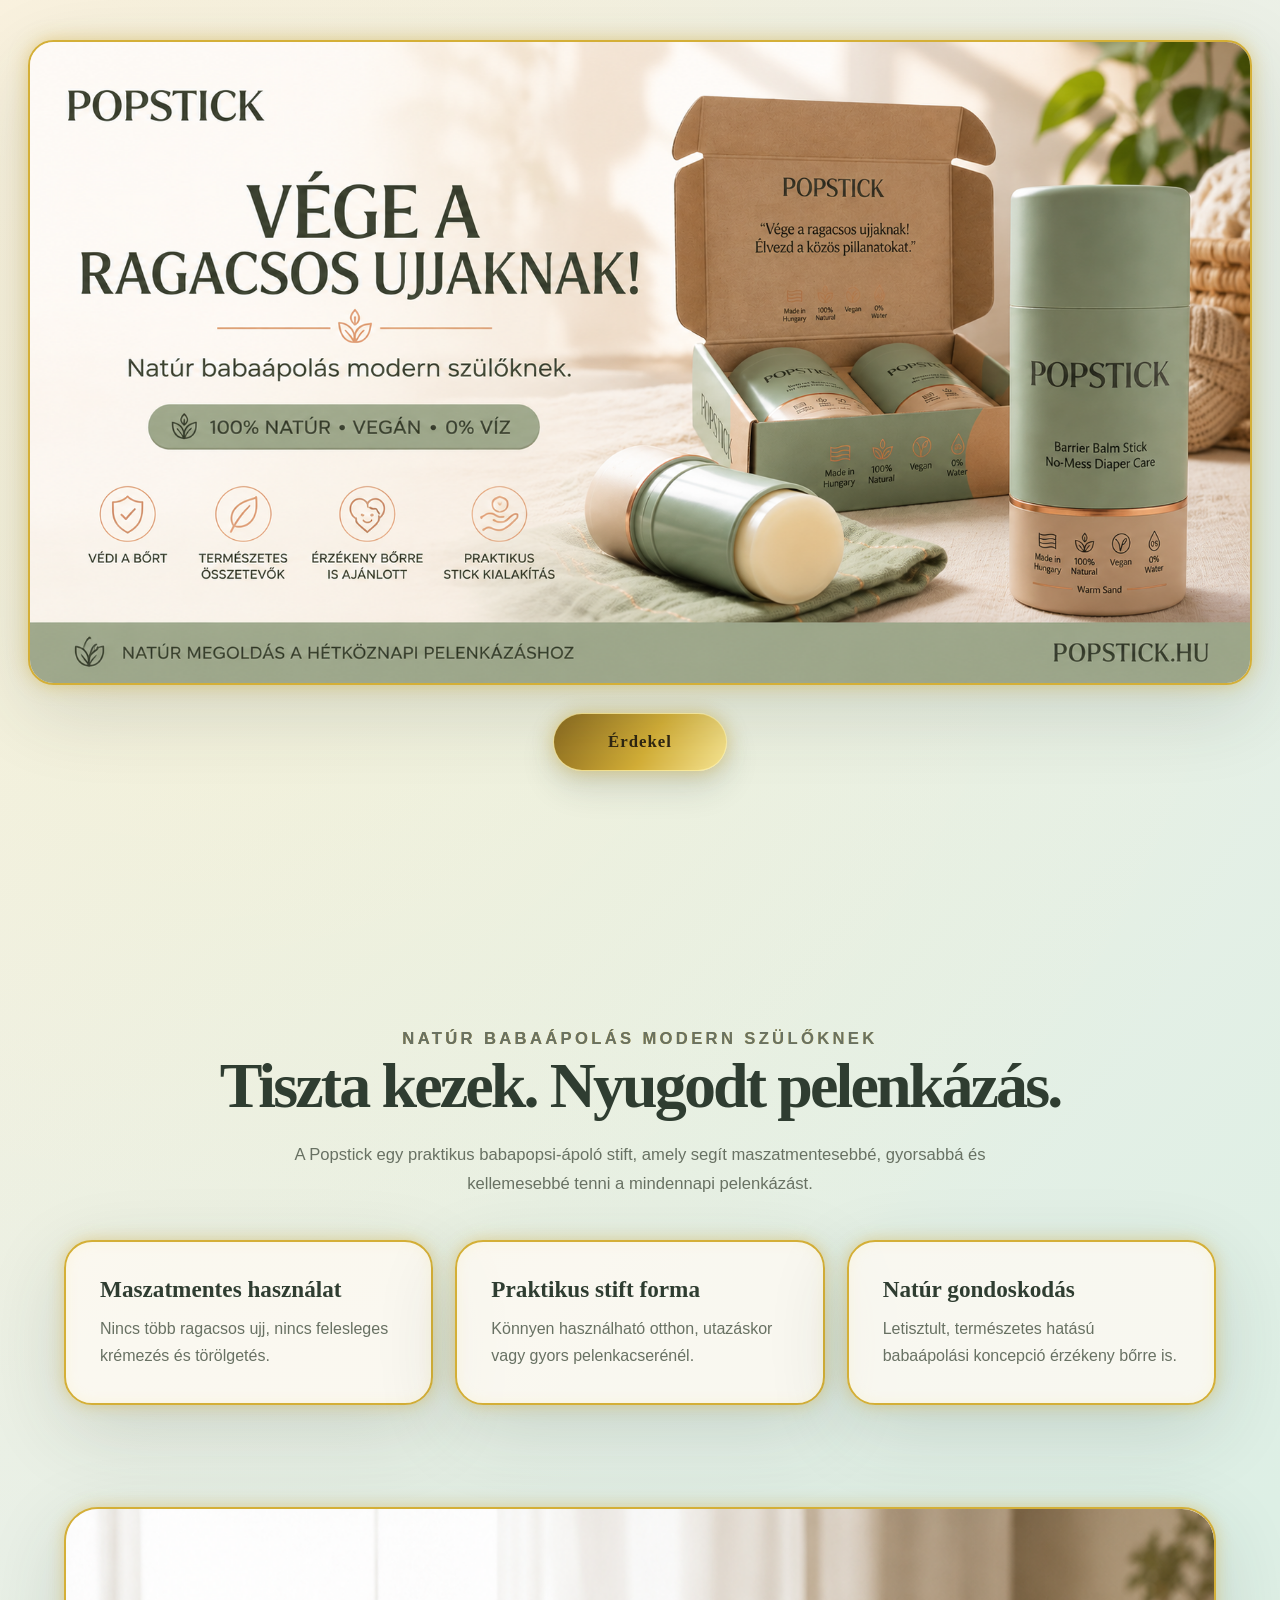
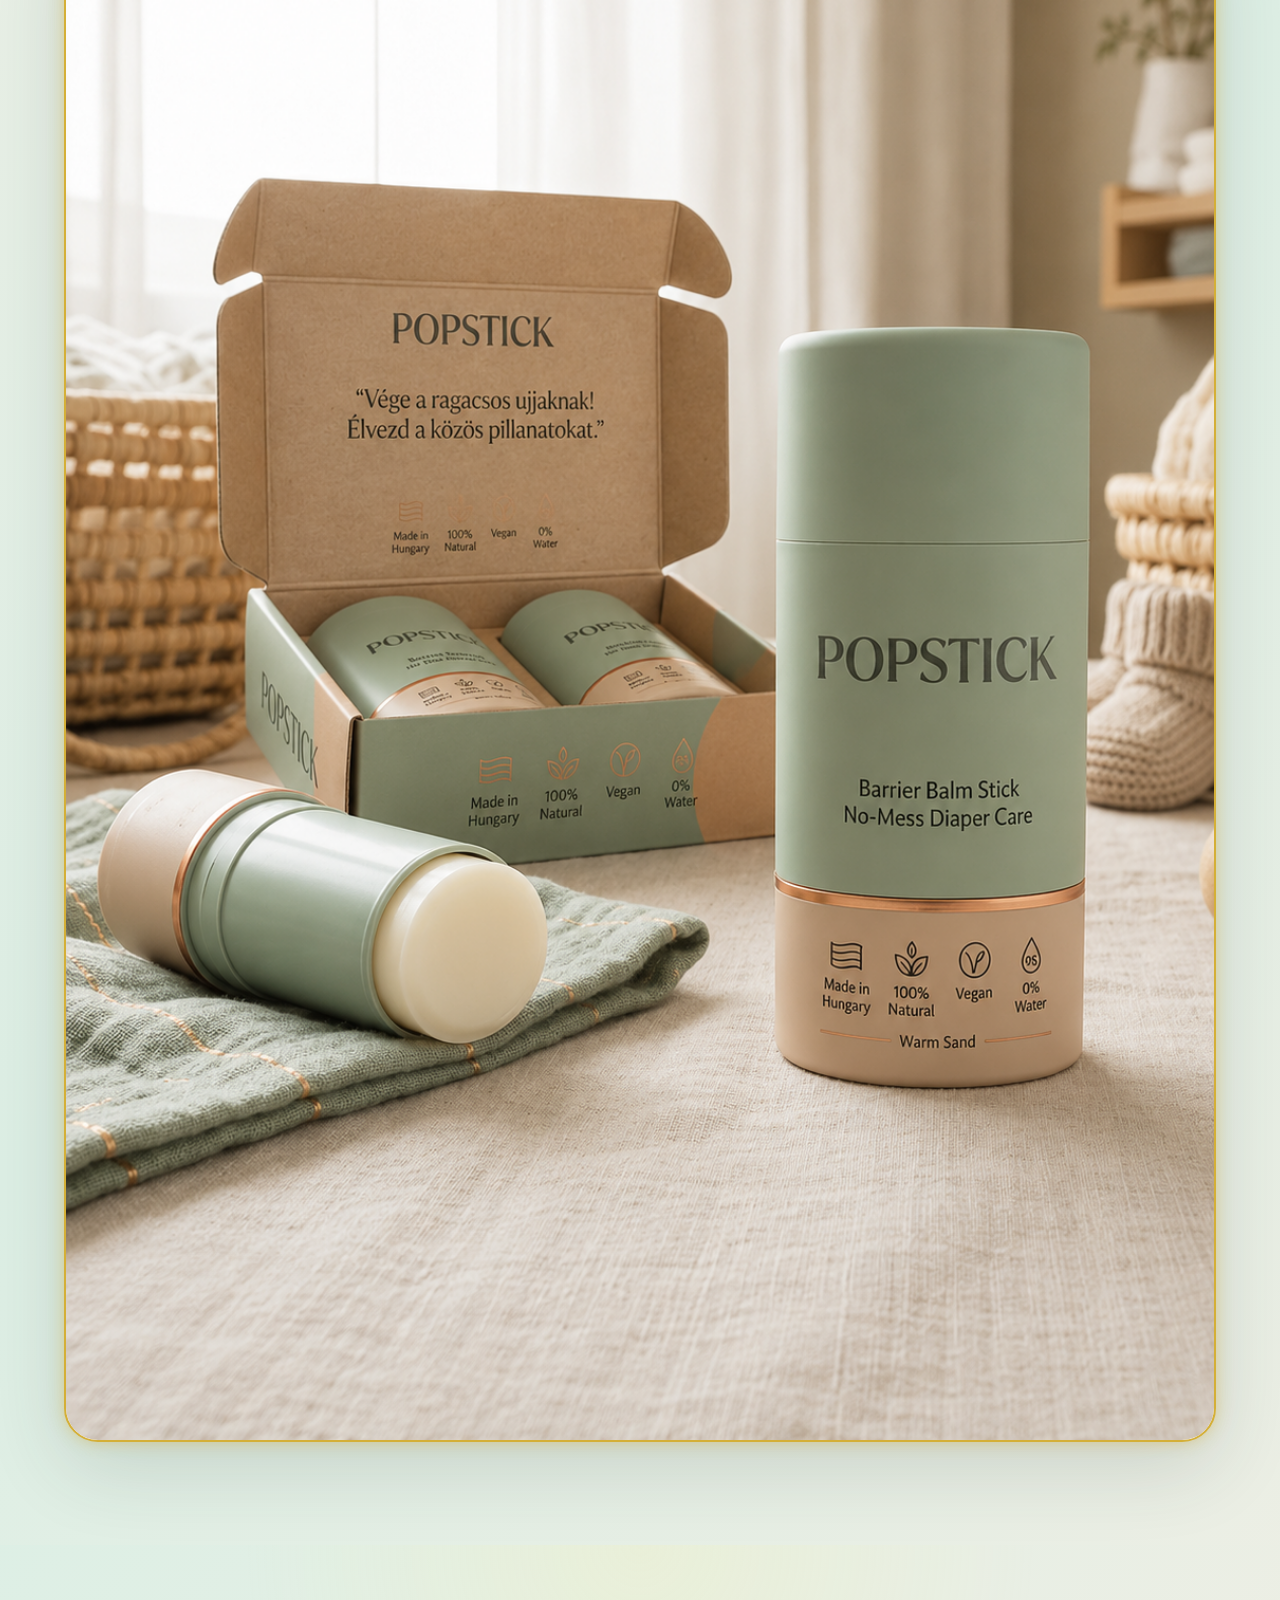
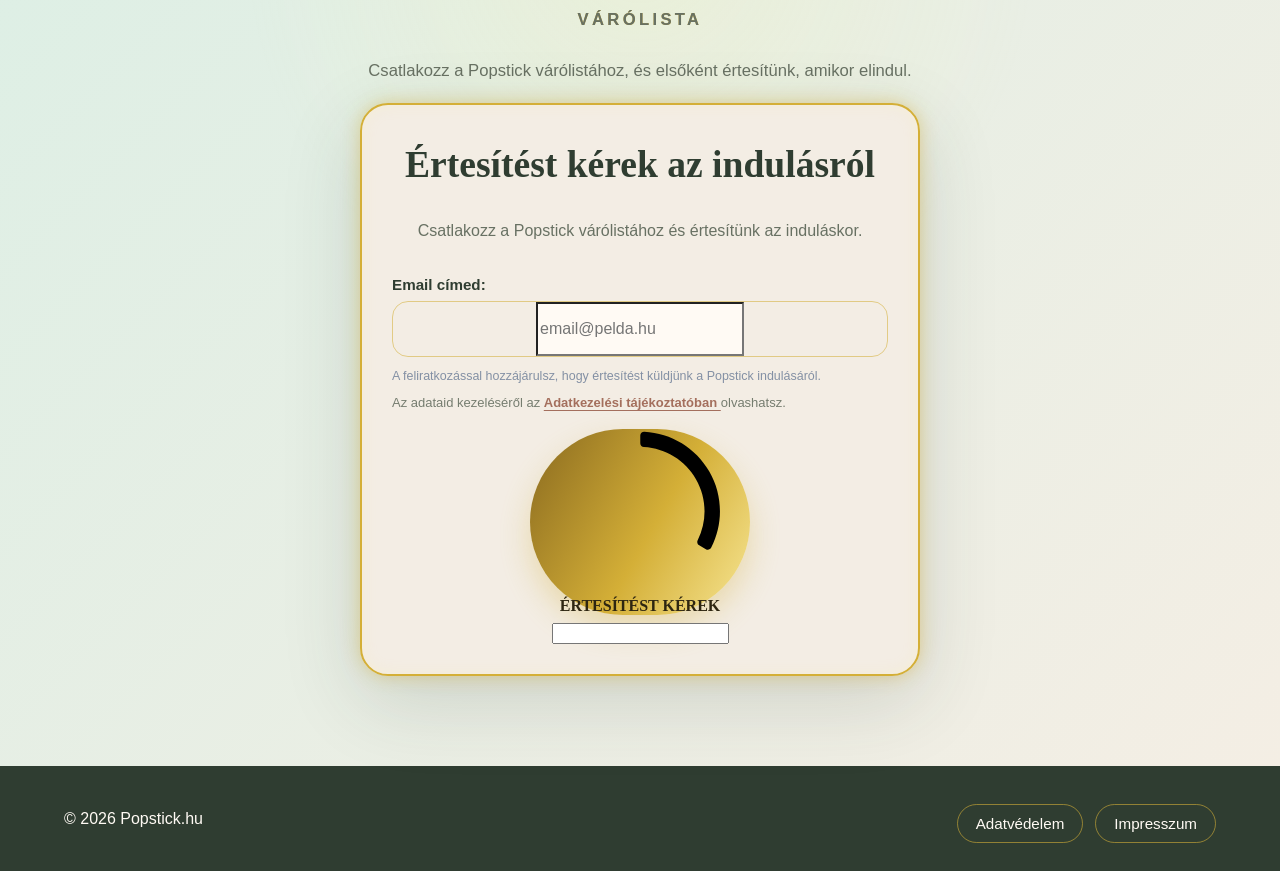
==== index.html @ 6c8191fd "Update index.html" ====
<!DOCTYPE html> 
<html lang="hu">
<head>
  <meta charset="UTF-8" />
  <meta name="viewport" content="width=device-width, initial-scale=1.0" />

  <title>Popstick | Tiszta kezek. Nyugodt pelenkázás.</title>
  <meta name="description" content="Popstick babapopsi-ápoló stift: maszatmentes, praktikus és natúr megoldás modern szülőknek." />

  <link rel="stylesheet" href="style.css" />

  <style>
    @font-face {
      font-display: block;
      font-family: Roboto;
      src: url(https://assets.brevo.com/font/Roboto/Latin/normal/normal/7529907e9eaf8ebb5220c5f9850e3811.woff2) format("woff2"),
           url(https://assets.brevo.com/font/Roboto/Latin/normal/normal/25c678feafdc175a70922a116c9be3e7.woff) format("woff");
    }

    @font-face {
      font-display: fallback;
      font-family: Roboto;
      font-weight: 600;
      src: url(https://assets.brevo.com/font/Roboto/Latin/medium/normal/6e9caeeafb1f3491be3e32744bc30440.woff2) format("woff2"),
           url(https://assets.brevo.com/font/Roboto/Latin/medium/normal/71501f0d8d5aa95960f6475d5487d4c2.woff) format("woff");
    }

    @font-face {
      font-display: fallback;
      font-family: Roboto;
      font-weight: 700;
      src: url(https://assets.brevo.com/font/Roboto/Latin/bold/normal/3ef7cf158f310cf752d5ad08cd0e7e60.woff2) format("woff2"),
           url(https://assets.brevo.com/font/Roboto/Latin/bold/normal/ece3a1d82f18b60bcce0211725c476aa.woff) format("woff");
    }

    :where(.sib-form-message-panel) {
      display: none;
    }

    :where(.sib-form-message-panel .sib-notification__icon) {
      width: 20px;
      height: 20px;
    }

    #sib-container input:-ms-input-placeholder,
    #sib-container input::placeholder,
    #sib-container textarea::placeholder {
      font-family: Helvetica, sans-serif;
      text-align: left;
      color: #c0ccda;
    }

    #sib-container a {
      text-decoration: underline;
      color: #2BB2FC;
    }

    .signup-privacy-note {
      display: block;
      margin-top: 8px;
      font-size: 13px;
      line-height: 1.45;
      opacity: 0.9;
    }

    .signup-privacy-note a {
      color: inherit;
      text-decoration: underline;
      text-underline-offset: 3px;
    }

    .footer-links {
      display: flex;
      justify-content: center;
      align-items: center;
      gap: 12px;
      flex-wrap: wrap;
      margin-top: 10px;
    }

    .footer-info-button {
      display: inline-flex;
      align-items: center;
      justify-content: center;
      padding: 8px 14px;
      font-size: 13px;
      line-height: 1;
      border-radius: 999px;
      text-decoration: none;
    }
  </style>

  <link rel="stylesheet" href="https://sibforms.com/forms/end-form/build/sib-styles.css" />
</head>

<body>
  <main>
    <section class="hero">
      <div class="hero-frame">
        <picture>
          <source media="(max-width: 720px)" srcset="assets/images/popstick-og-mobile.png" />
          <img src="assets/images/popstick-og.png" alt="Popstick - Tiszta kezek. Nyugodt pelenkázás." />
        </picture>
      </div>

      <a href="#signup" class="hero-button gold-shine">
        Érdekel
      </a>
    </section>

    <section class="product-section">
      <div class="section-heading">
        <p class="eyebrow gold-text">Natúr babaápolás modern szülőknek</p>
        <h1>Tiszta kezek. Nyugodt pelenkázás.</h1>
        <p>
          A Popstick egy praktikus babapopsi-ápoló stift, amely segít maszatmentesebbé,
          gyorsabbá és kellemesebbé tenni a mindennapi pelenkázást.
        </p>
      </div>

      <div class="feature-grid">
        <article class="feature-card gold-border">
          <h2>Maszatmentes használat</h2>
          <p>Nincs több ragacsos ujj, nincs felesleges krémezés és törölgetés.</p>
        </article>

        <article class="feature-card gold-border">
          <h2>Praktikus stift forma</h2>
          <p>Könnyen használható otthon, utazáskor vagy gyors pelenkacserénél.</p>
        </article>

        <article class="feature-card gold-border">
          <h2>Natúr gondoskodás</h2>
          <p>Letisztult, természetes hatású babaápolási koncepció érzékeny bőrre is.</p>
        </article>
      </div>
    </section>

    <section class="secondary-visual">
      <div class="secondary-frame gold-border">
        <img src="assets/images/popstick-hero.png" alt="Popstick termékcsalád" />
      </div>
    </section>

    <section id="signup" class="signup-section">
      <div class="signup-intro">
        <p class="eyebrow gold-text">Várólista</p>
        <p>Csatlakozz a Popstick várólistához, és elsőként értesítünk, amikor elindul.</p>
      </div>

      <div class="sib-form">
        <div id="sib-form-container" class="sib-form-container">

          <div id="error-message" class="sib-form-message-panel" style="font-family:Helvetica, sans-serif; font-size:16px; text-align:left; color:#661d1d; background-color:#ffeded; border-color:#ff4949; border-radius:3px; max-width:540px;">
            <div class="sib-form-message-panel__text sib-form-message-panel__text--center">
              <svg viewBox="0 0 512 512" class="sib-icon sib-notification__icon">
                <path d="M256 40c118.621 0 216 96.075 216 216 0 119.291-96.61 216-216 216-119.244 0-216-96.562-216-216 0-119.203 96.602-216 216-216m0-32C119.043 8 8 119.083 8 256c0 136.997 111.043 248 248 248s248-111.003 248-248C504 119.083 392.957 8 256 8zm-11.49 120h22.979c6.823 0 12.274 5.682 11.99 12.5l-7 168c-.268 6.428-5.556 11.5-11.99 11.5h-8.979c-6.433 0-11.722-5.073-11.99-11.5l-7-168c-.283-6.818 5.167-12.5 11.99-12.5zM256 340c-15.464 0-28 12.536-28 28s12.536 28 28 28 28-12.536 28-28-12.536-28-28-28z" />
              </svg>
              <span class="sib-form-message-panel__inner-text">
                Hiba történt a feliratkozás során. Kérlek, próbáld újra később.
              </span>
            </div>
          </div>

          <div id="success-message" class="sib-form-message-panel" style="font-family:Helvetica, sans-serif; font-size:16px; text-align:left; color:#085229; background-color:#e7faf0; border-color:#13ce66; border-radius:3px; max-width:540px;">
            <div class="sib-form-message-panel__text sib-form-message-panel__text--center">
              <svg viewBox="0 0 512 512" class="sib-icon sib-notification__icon">
                <path d="M256 8C119.033 8 8 119.033 8 256s111.033 248 248 248 248-111.033 248-248S392.967 8 256 8zm0 464c-118.664 0-216-96.055-216-216 0-118.663 96.055-216 216-216 118.664 0 216 96.055 216 216 0 118.663-96.055 216-216 216zm141.63-274.961L217.15 376.071c-4.705 4.667-12.303 4.637-16.97-.068l-85.878-86.572c-4.667-4.705-4.637-12.303.068-16.97l8.52-8.451c4.705-4.667 12.303-4.637 16.97.068l68.976 69.533 163.441-162.13c4.705-4.667 12.303-4.637 16.97.068l8.451 8.52c4.668 4.705 4.637 12.303-.068 16.97z" />
              </svg>
              <span class="sib-form-message-panel__inner-text">
                Sikeres feliratkozás! Kérlek, ellenőrizd az emailedet és erősítsd meg a feliratkozást.
              </span>
            </div>
          </div>

          <div id="sib-container" class="sib-container--large sib-container--vertical popstick-form">
            <form id="sib-form" method="POST" action="https://d557c534.sibforms.com/serve/[base64]" data-type="subscription">

              <div style="padding: 8px 0;">
                <div class="sib-form-block form-title">
                  <p>Értesítést kérek az indulásról</p>
                </div>
              </div>

              <div style="padding: 8px 0;">
                <div class="sib-form-block form-text">
                  <div class="sib-text-form-block">
                    <p>Csatlakozz a Popstick várólistához és értesítünk az induláskor.</p>
                  </div>
                </div>
              </div>

              <div style="padding: 8px 0;">
                <div class="sib-input sib-form-block">
                  <div class="form__entry entry_block">
                    <div class="form__label-row">
                      <label class="entry__label form-label" for="EMAIL" data-required="*">
                        Email címed:
                      </label>

                      <div class="entry__field">
                        <input
                          class="input"
                          type="email"
                          id="EMAIL"
                          name="EMAIL"
                          autocomplete="email"
                          inputmode="email"
                          placeholder="email@pelda.hu"
                          data-required="true"
                          required
                        />
                      </div>
                    </div>

                    <label class="entry__error entry__error--primary"></label>

                    <label class="entry__specification form-note">
                      A feliratkozással hozzájárulsz, hogy értesítést küldjünk a Popstick indulásáról.
                      <span class="signup-privacy-note">
                        Az adataid kezeléséről az
                        <a href="adatvedelem.html" target="_blank" rel="noopener noreferrer">
                          Adatkezelési tájékoztatóban
                        </a>
                        olvashatsz.
                      </span>
                    </label>
                  </div>
                </div>
              </div>

              <div style="padding: 8px 0;">
                <div class="sib-form-block" style="text-align: center">
                  <button class="sib-form-block__button sib-form-block__button-with-loader form-button gold-shine" form="sib-form" type="submit">
                    <svg class="icon clickable__icon progress-indicator__icon sib-hide-loader-icon" viewBox="0 0 512 512">
                      <path d="M460.116 373.846l-20.823-12.022c-5.541-3.199-7.54-10.159-4.663-15.874 30.137-59.886 28.343-131.652-5.386-189.946-33.641-58.394-94.896-95.833-161.827-99.676C261.028 55.961 256 50.751 256 44.352V20.309c0-6.904 5.808-12.337 12.703-11.982 83.556 4.306 160.163 50.864 202.11 123.677 42.063 72.696 44.079 162.316 6.031 236.832-3.14 6.148-10.75 8.461-16.728 5.01z" />
                    </svg>
                    ÉRTESÍTÉST KÉREK
                  </button>
                </div>
              </div>

              <input type="text" name="email_address_check" value="" class="input--hidden" />
              <input type="hidden" name="locale" value="en" />
            </form>
          </div>
        </div>
      </div>
    </section>
  </main>

  <footer class="site-footer">
    <p>© 2026 Popstick.hu</p>

    <div class="footer-links">
      <a href="adatvedelem.html" class="privacy-button">Adatvédelem</a>
      <a href="impresszum.html" class="privacy-button">Impresszum</a>
    
    </div>
  </footer>

  <script>
    window.REQUIRED_CODE_ERROR_MESSAGE = 'Please choose a country code';
    window.LOCALE = 'en';

    window.EMAIL_INVALID_MESSAGE = window.SMS_INVALID_MESSAGE = "A megadott adatok érvénytelenek. Kérlek, ellenőrizd az email címet.";
    window.REQUIRED_ERROR_MESSAGE = "Ez a mező nem maradhat üresen. ";
    window.GENERIC_INVALID_MESSAGE = "A megadott adatok érvénytelenek. Kérlek, ellenőrizd az email címet.";
    window.INVALID_NUMBER = "A megadott adatok érvénytelenek. Kérlek, ellenőrizd az email címet.";
    window.INVALID_DATE = "Please enter a valid date";
    window.REQUIRED_MULTISELECT_MESSAGE = 'Please select at least 1 option';

    window.translation = {
      common: {
        selectedList: '{quantity} list selected',
        selectedLists: '{quantity} lists selected',
        selectedOption: '{quantity} selected',
        selectedOptions: '{quantity} selected',
      }
    };

    var AUTOHIDE = Boolean(0);
  </script>

  <script defer src="https://sibforms.com/forms/end-form/build/main.js"></script>
  <script defer src="script.js"></script>
</body>
</html>
---- style.css ----
:root {
  --mint: #ddefe5;
  --mint-soft: #edf7f1;
  --mint-dark: #2f3d31;
  --beige: #f4eee4;
  --cream: #fffaf4;
  --rose: #cb8e75;
  --rose-dark: #9c624f;
  --gold: #d4af37;
  --gold-light: #fff2a8;
  --text: #2e382f;
  --muted: #687163;
  --shadow: 0 24px 80px rgba(46, 56, 47, 0.16);
}

* {
  box-sizing: border-box;
}

html {
  scroll-behavior: smooth;
}

body {
  margin: 0;
  font-family: Helvetica, Arial, sans-serif;
  color: var(--text);
  background:
    radial-gradient(circle at 15% 10%, rgba(255, 242, 168, 0.25), transparent 30%),
    linear-gradient(135deg, #f8f1e8 0%, var(--mint) 52%, #f4eee4 100%);
}

img {
  display: block;
  max-width: 100%;
}

a {
  color: inherit;
  text-decoration: none;
}

/* HERO */

.hero {
  min-height: 100vh;
  padding: 40px 28px 34px;
  display: flex;
  flex-direction: column;
  align-items: center;
  justify-content: flex-start;
  gap: 28px;
}

.hero-frame {
  position: relative;
  overflow: hidden;
  width: fit-content;
  max-width: min(1280px, 100%);
  border-radius: clamp(18px, 2vw, 34px);
  border: 2px solid var(--gold);
  background: var(--beige);
  box-shadow:
    0 0 18px rgba(212, 175, 55, 0.5),
    inset 0 0 14px rgba(255, 240, 170, 0.28),
    var(--shadow);
}

.hero-frame picture {
  display: block;
}

.hero-frame img {
  width: auto;
  max-width: 100%;
  height: auto;
  max-height: 72vh;
  object-fit: contain;
  display: block;
}

.hero-frame::before,
.hero-frame::after {
  content: none !important;
  display: none !important;
}

.hero-button {
  display: inline-flex;
  align-items: center;
  justify-content: center;
  min-height: 58px;
  padding: 0 54px;
  border-radius: 999px;
  font-family: Georgia, serif;
  font-size: clamp(1.05rem, 1.25vw, 1.28rem);
  font-weight: 700;
  letter-spacing: 0.06em;
  color: #2e2611;
  border: 1px solid rgba(255, 242, 168, 0.8);
  box-shadow:
    0 0 18px rgba(212, 175, 55, 0.5),
    0 16px 34px rgba(46, 56, 47, 0.16);
  transition: transform 0.2s ease, box-shadow 0.2s ease;
}

.hero-button:hover {
  transform: translateY(-2px);
  box-shadow:
    0 0 24px rgba(212, 175, 55, 0.68),
    0 20px 42px rgba(46, 56, 47, 0.2);
}

/* GOLD EFFECTS */

.gold-shine {
  background: linear-gradient(
    120deg,
    #8a6a1f,
    #d4af37,
    #fff2a8,
    #d4af37,
    #8a6a1f
  );
  background-size: 220% 220%;
  animation: goldShine 3s ease-in-out infinite;
}

.gold-text {
  background: linear-gradient(
    120deg,
    #8a6a1f,
    #d4af37,
    #fff2a8,
    #d4af37,
    #8a6a1f
  );
  background-size: 220% 220%;
  animation: goldShine 3s ease-in-out infinite;
  -webkit-background-clip: text;
  background-clip: text;
  color: transparent;
}

.gold-border {
  position: relative;
  overflow: hidden;
  border: 2px solid var(--gold);
  box-shadow:
    0 0 16px rgba(212, 175, 55, 0.45),
    inset 0 0 12px rgba(255, 240, 170, 0.25),
    var(--shadow);
}

.gold-border::after {
  content: "";
  position: absolute;
  inset: -2px;
  pointer-events: none;
  background: linear-gradient(
    120deg,
    transparent 0%,
    transparent 38%,
    rgba(255, 242, 168, 0.76) 50%,
    transparent 62%,
    transparent 100%
  );
  transform: translateX(-130%);
  animation: borderSweep 5.2s ease-in-out infinite;
}

/* PRODUCT */

.product-section {
  padding: clamp(72px, 8vw, 120px) clamp(18px, 5vw, 80px);
}

.section-heading {
  max-width: 900px;
  margin: 0 auto 42px;
  text-align: center;
}

.eyebrow {
  margin: 0 0 14px;
  text-transform: uppercase;
  letter-spacing: 0.2em;
  font-size: 0.78rem;
  font-weight: 800;
}

.section-heading h1,
.signup-intro h2 {
  margin: 0;
  font-family: Georgia, serif;
  color: var(--mint-dark);
  line-height: 1;
}

.section-heading h1 {
  font-size: clamp(2.6rem, 5vw, 5.8rem);
  letter-spacing: -0.045em;
}

.section-heading p,
.signup-intro p {
  max-width: 740px;
  margin: 22px auto 0;
  font-size: clamp(1.02rem, 1.3vw, 1.2rem);
  line-height: 1.75;
  color: var(--muted);
}

.feature-grid {
  display: grid;
  grid-template-columns: repeat(3, 1fr);
  gap: 22px;
  max-width: 1180px;
  margin: 0 auto;
}

.feature-card {
  padding: 34px;
  border-radius: 28px;
  background: rgba(255, 250, 244, 0.78);
}

.feature-card h2 {
  margin: 0 0 12px;
  font-family: Georgia, serif;
  font-size: 1.45rem;
  color: var(--mint-dark);
}

.feature-card p {
  margin: 0;
  line-height: 1.7;
  color: var(--muted);
}

/* SECONDARY IMAGE */

.secondary-visual {
  padding: 0 clamp(18px, 5vw, 80px) clamp(76px, 8vw, 120px);
}

.secondary-frame {
  max-width: 1180px;
  margin: 0 auto;
  border-radius: 34px;
  background: var(--beige);
}

.secondary-frame img {
  width: 100%;
  border-radius: 32px;
}

/* SIGNUP */

.signup-section {
  padding: 38px clamp(18px, 5vw, 80px) 90px;
  background:
    radial-gradient(circle at top, rgba(255, 242, 168, 0.2), transparent 38%),
    linear-gradient(135deg, rgba(221, 239, 229, 0.95), rgba(244, 238, 228, 0.95));
}

#signup {
  scroll-margin-top: -30px;
}

@media (max-width: 720px) {
  #signup {
    scroll-margin-top: 30px;
  }
}

.signup-intro {
  max-width: 760px;
  margin: 0 auto 18px;
  text-align: center;
}

.signup-intro h2 {
  font-size: clamp(2.2rem, 4vw, 4.6rem);
}

.sib-form {
  background: transparent !important;
  text-align: center;
}

.sib-form-container {
  display: flex;
  flex-direction: column;
  align-items: center;
}

.popstick-form {
  max-width: 560px !important;
  width: 100%;
  padding: 30px !important;
  text-align: center !important;
  background: rgba(244, 238, 228, 0.96) !important;
  border: 2px solid var(--gold) !important;
  border-radius: 28px !important;
  box-shadow:
    0 0 18px rgba(212, 175, 55, 0.45),
    inset 0 0 14px rgba(255, 240, 170, 0.25),
    0 24px 80px rgba(46, 56, 47, 0.16) !important;
}

.form-title {
  font-family: Georgia, serif !important;
  font-size: clamp(1.8rem, 3vw, 2.35rem) !important;
  font-weight: 700 !important;
  text-align: center !important;
  color: var(--mint-dark) !important;
  background: transparent !important;
}

.form-title p {
  margin: 0;
}

.form-text {
  font-family: Helvetica, sans-serif !important;
  font-size: 1rem !important;
  line-height: 1.65 !important;
  text-align: center !important;
  color: var(--muted) !important;
  background: transparent !important;
}

.form-label {
  display: block;
  margin-bottom: 8px;
  font-family: Helvetica, sans-serif !important;
  font-size: 0.95rem !important;
  font-weight: 700 !important;
  text-align: left !important;
  color: var(--mint-dark) !important;
}

.entry__field {
  border-radius: 16px !important;
  border: 1px solid rgba(212, 175, 55, 0.55) !important;
  overflow: hidden;
}

.entry__field input {
  min-height: 54px;
  font-size: 1rem;
  background: #fffaf4 !important;
}

.form-note {
  display: block;
  margin-top: 10px;
  font-family: Helvetica, sans-serif !important;
  font-size: 0.78rem !important;
  line-height: 1.5;
  text-align: left !important;
  color: #8390A4 !important;
}

.signup-privacy-note {
  display: block;
  margin-top: 8px;
  font-size: 0.78rem;
  line-height: 1.5;
  color: #687163;
}

.signup-privacy-note a {
  color: var(--rose-dark) !important;
  font-weight: 700;
  text-decoration: underline;
  text-underline-offset: 3px;
}

.form-button {
  min-height: 54px !important;
  padding: 0 28px !important;
  border: 0 !important;
  border-radius: 999px !important;
  font-family: Georgia, serif !important;
  font-size: 1rem !important;
  font-weight: 700 !important;
  color: #2e2611 !important;
  cursor: pointer;
  box-shadow: 0 14px 30px rgba(212, 175, 55, 0.32) !important;
}

/* FOOTER */

.site-footer {
  display: flex;
  align-items: center;
  justify-content: space-between;
  gap: 16px;
  padding: 28px clamp(18px, 5vw, 80px);
  background: var(--mint-dark);
  color: #fffaf4;
}

.site-footer p {
  margin: 0;
}

.footer-links {
  display: flex;
  align-items: center;
  justify-content: center;
  gap: 12px;
  flex-wrap: wrap;
}

.privacy-button {
  display: inline-flex;
  align-items: center;
  justify-content: center;
  min-height: 38px;
  padding: 10px 18px;
  border-radius: 999px;
  color: #fffaf4;
  border: 1px solid rgba(212, 175, 55, 0.6);
  font-size: 0.95rem;
  transition: background 0.2s ease, transform 0.2s ease;
}

.privacy-button:hover {
  background: rgba(212, 175, 55, 0.16);
  transform: translateY(-1px);
}

.footer-info-button {
  min-height: 34px;
  padding: 8px 14px;
  font-size: 0.82rem;
  opacity: 0.9;
}

/* ANIMATIONS */

@keyframes goldShine {
  0% {
    background-position: 0% 50%;
  }

  50% {
    background-position: 100% 50%;
  }

  100% {
    background-position: 0% 50%;
  }
}

@keyframes borderSweep {
  0% {
    transform: translateX(-130%);
  }

  45% {
    transform: translateX(130%);
  }

  100% {
    transform: translateX(130%);
  }
}

/* TABLET */

@media (max-width: 980px) {
  .hero {
    min-height: auto;
    padding: 18px 16px 28px;
  }

  .hero-frame {
    width: 100%;
  }

  .hero-frame img {
    max-height: none;
  }

  .feature-grid {
    grid-template-columns: 1fr;
  }
}

/* MOBILE */

@media (max-width: 720px) {
  .hero {
    min-height: 100vh;
    justify-content: center;
    padding: 10px;
    gap: 16px;
  }

  .hero-frame {
    width: 100%;
    border-radius: 18px;
  }

  .hero-frame img {
    width: 100%;
    height: auto;
    max-height: none;
    object-fit: contain;
  }

  .hero-button {
    width: calc(100% - 20px);
    min-height: 56px;
  }

  .product-section,
  .signup-section {
    padding-left: 16px;
    padding-right: 16px;
  }

  .feature-card {
    padding: 26px;
  }

  .popstick-form {
    padding: 22px !important;
    border-radius: 22px !important;
  }

  .site-footer {
    flex-direction: column;
    text-align: center;
  }

  .footer-links {
    flex-direction: column;
    gap: 10px;
  }
}

/* PRIVACY */

.legal-page {
  min-height: 100vh;
  padding: clamp(32px, 6vw, 80px) 18px;
  background:
    radial-gradient(circle at top, rgba(255, 242, 168, 0.18), transparent 36%),
    linear-gradient(135deg, #f8f1e8 0%, var(--mint) 52%, #f4eee4 100%);
}

.legal-hero {
  max-width: 920px;
  margin: 0 auto 34px;
  text-align: center;
}

.legal-hero h1 {
  margin: 0;
  font-family: Georgia, serif;
  font-size: clamp(2.4rem, 5vw, 5.2rem);
  line-height: 1;
  color: var(--mint-dark);
}

.legal-hero p {
  margin: 16px 0 0;
  color: var(--muted);
}

.legal-card {
  max-width: 980px;
  margin: 0 auto;
  padding: clamp(28px, 5vw, 58px);
  border-radius: 32px;
  background: rgba(244, 238, 228, 0.96);
}

.legal-card h2 {
  margin: 34px 0 12px;
  font-family: Georgia, serif;
  font-size: clamp(1.35rem, 2vw, 2rem);
  color: var(--mint-dark);
}

.legal-card h2:first-child {
  margin-top: 0;
}

.legal-card p,
.legal-card li {
  font-size: 1rem;
  line-height: 1.75;
  color: var(--muted);
}

.legal-card ul {
  margin: 12px 0 0;
  padding-left: 22px;
}

.legal-card a {
  color: var(--rose-dark);
  font-weight: 700;
  text-decoration: underline;
  text-underline-offset: 3px;
}

.legal-card a:hover {
  color: var(--gold);
}

.legal-card a.legal-back-button,
.legal-card a.legal-back-button:link,
.legal-card a.legal-back-button:visited,
.legal-card a.legal-back-button:hover,
.legal-card a.legal-back-button:active,
.legal-card a.legal-back-button:focus {
  display: inline-flex;
  align-items: center;
  justify-content: center;
  min-height: 52px;
  margin-top: 36px;
  padding: 0 30px;
  border-radius: 999px;
  font-family: Georgia, serif;
  font-weight: 700;
  color: #2e2611;
  text-decoration: none !important;
  border-bottom: none !important;
}
/* LEGAL PAGES - NO SHINE */

.legal-no-shine .gold-shine,
.legal-no-shine .gold-text {
  animation: none !important;
  background-size: 100% 100% !important;
}

.legal-no-shine .gold-border::after {
  display: none !important;
}

/* BACK TO TOP */

.back-to-top {
  position: fixed;
  right: clamp(14px, 2.2vw, 28px);
  bottom: clamp(14px, 2.4vw, 30px);
  width: clamp(44px, 6vw, 52px);
  height: clamp(44px, 6vw, 52px);
  display: inline-flex;
  align-items: center;
  justify-content: center;
  border: 1px solid rgba(255, 242, 168, 0.8);
  border-radius: 999px;
  background: linear-gradient(135deg, #f8f1e8 0%, var(--mint-soft) 52%, #f3e3bd 100%);
  color: #7e5f1d;
  font-family: Georgia, serif;
  font-size: clamp(1.25rem, 1.7vw, 1.45rem);
  font-weight: 700;
  line-height: 1;
  cursor: pointer;
  box-shadow:
    0 10px 24px rgba(46, 56, 47, 0.2),
    0 0 14px rgba(212, 175, 55, 0.35);
  z-index: 999;
  opacity: 0;
  visibility: hidden;
  transform: translateY(8px) scale(0.96);
  pointer-events: none;
  transition: opacity 0.25s ease, transform 0.25s ease, box-shadow 0.25s ease;
}

.back-to-top.is-visible {
  opacity: 1;
  visibility: visible;
  transform: translateY(0) scale(1);
  pointer-events: auto;
}

.back-to-top:hover {
  transform: translateY(-2px) scale(1.04);
  box-shadow:
    0 14px 30px rgba(46, 56, 47, 0.24),
    0 0 18px rgba(212, 175, 55, 0.5);
}

.back-to-top:focus-visible {
  outline: 2px solid rgba(212, 175, 55, 0.8);
  outline-offset: 3px;
}
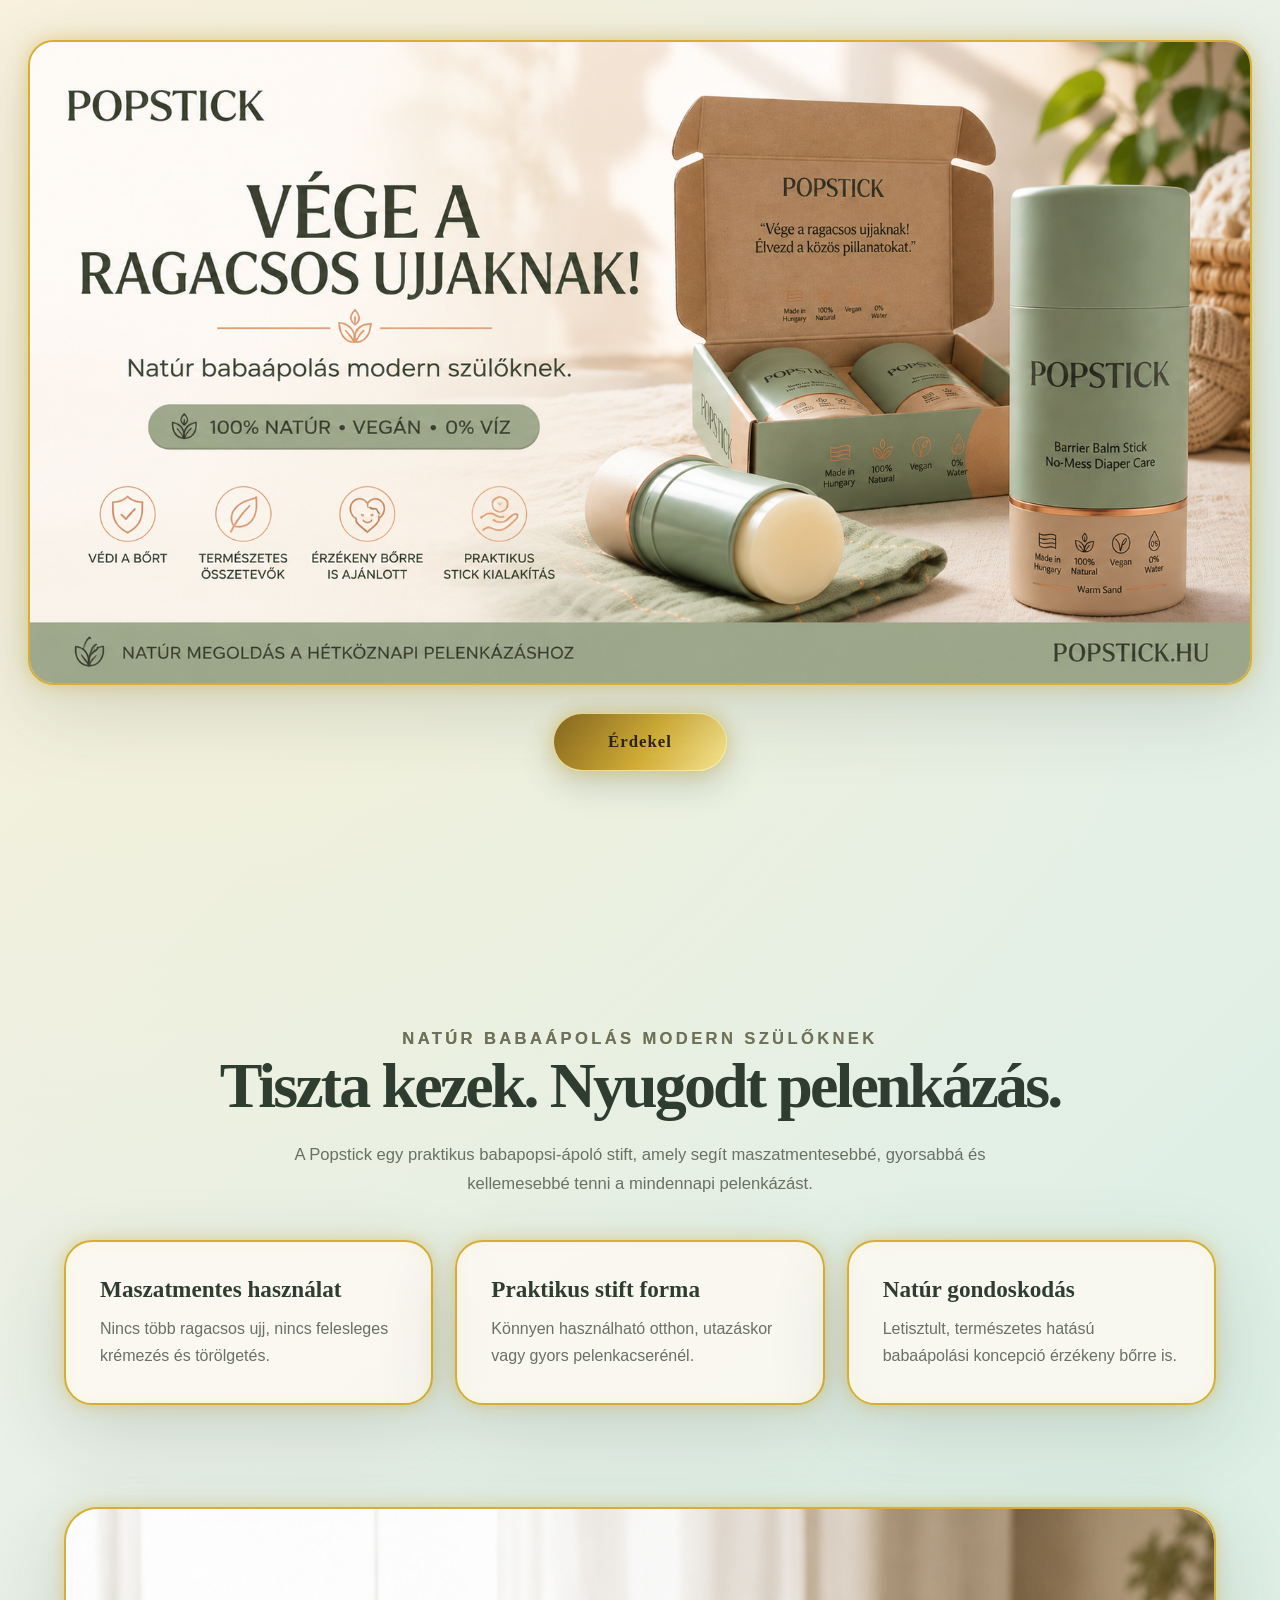
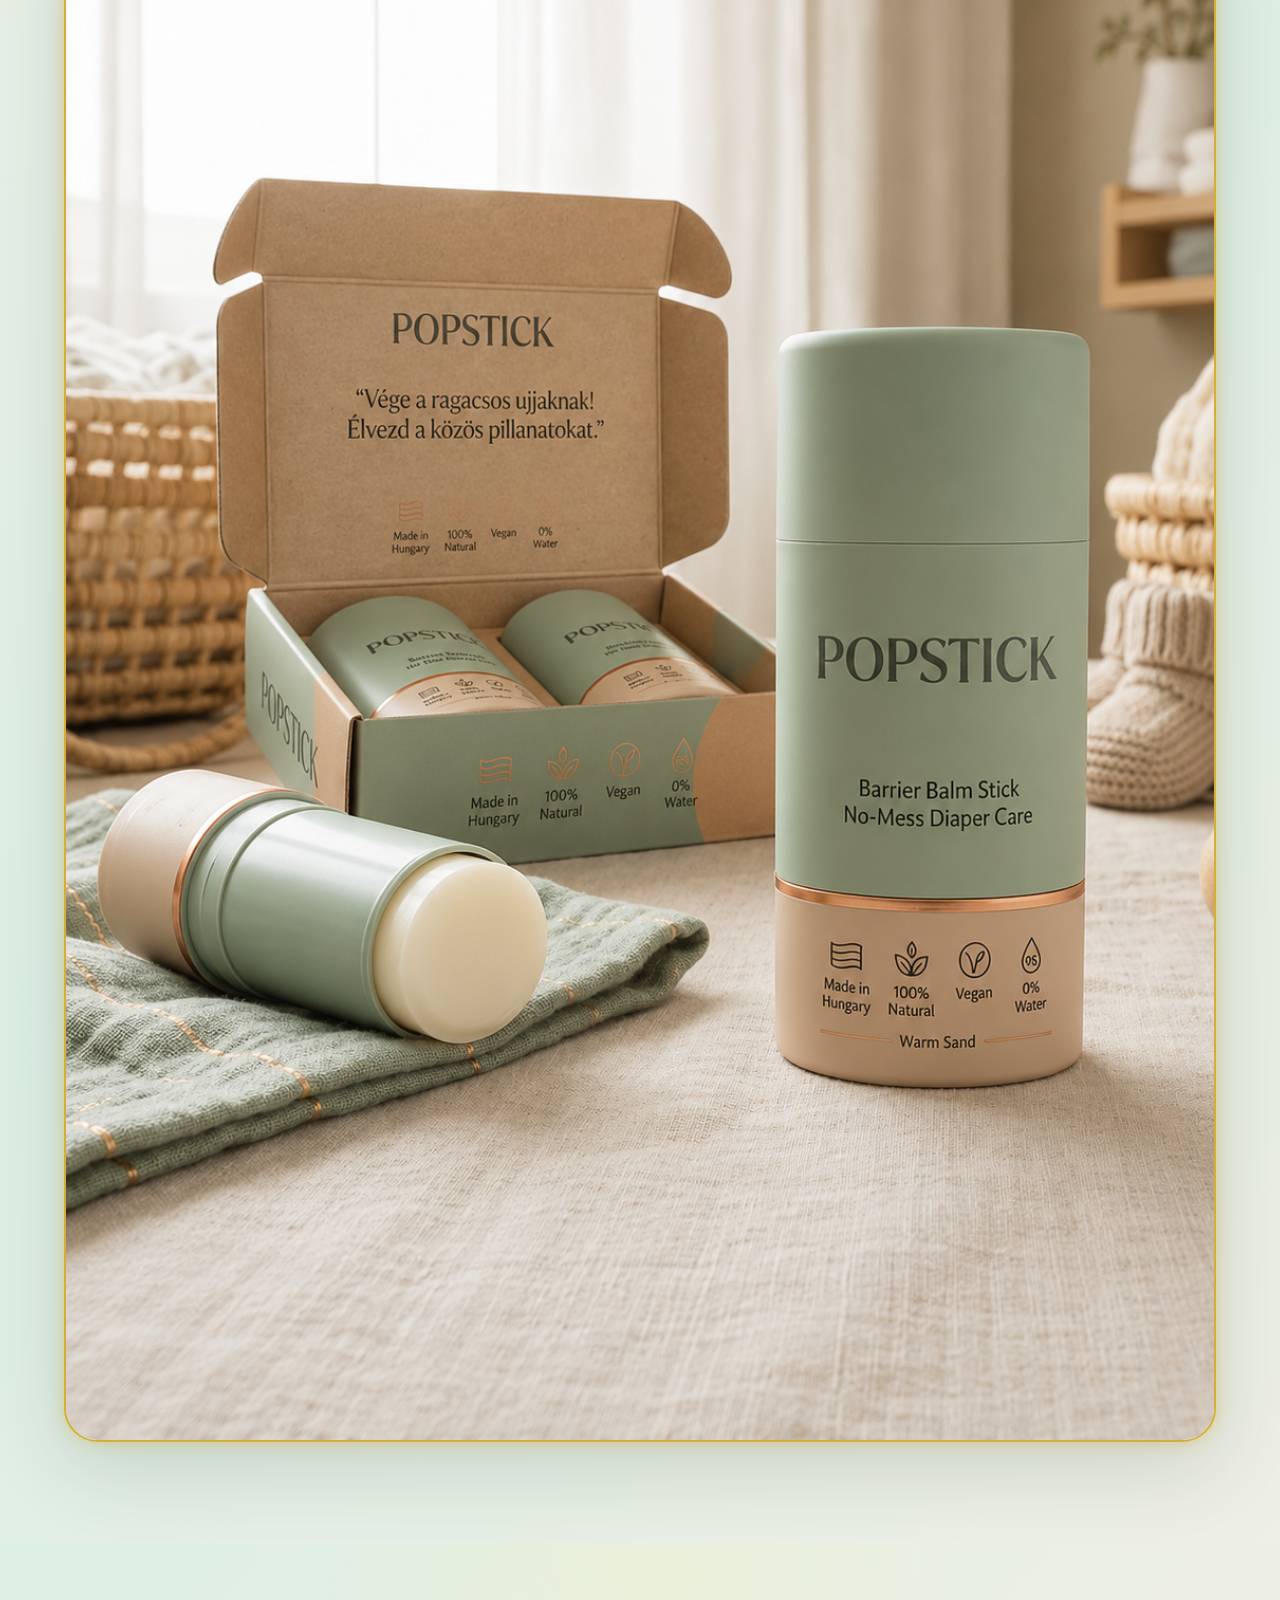
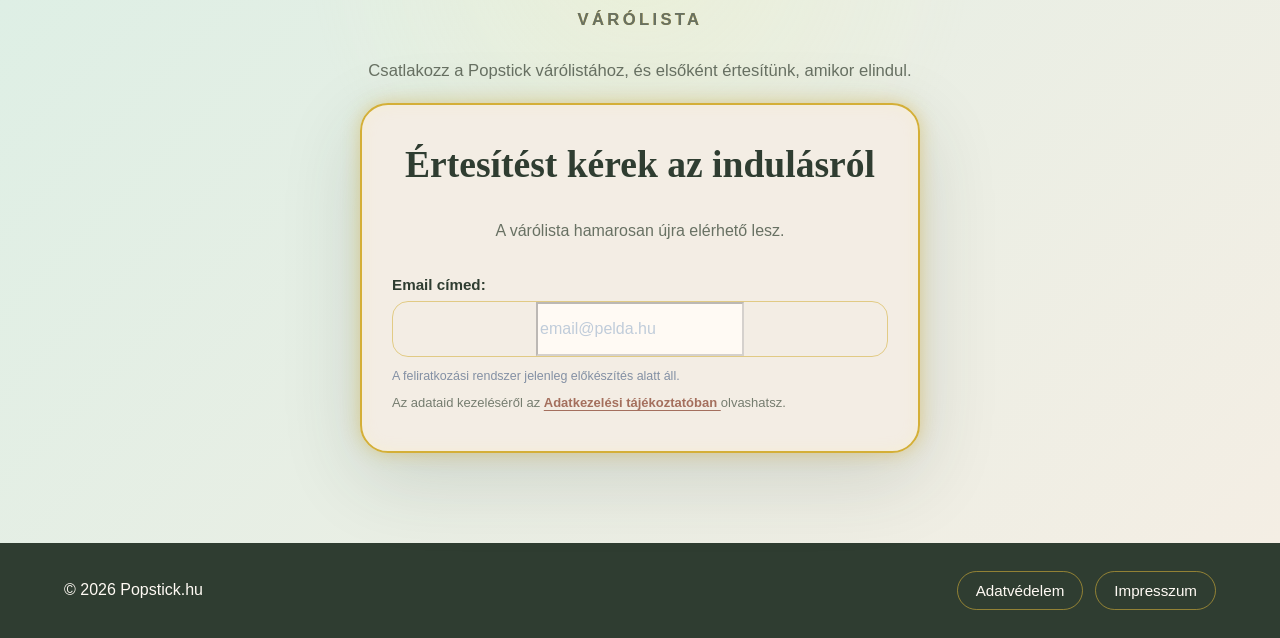
==== commit 8eb3741c: "Update index.html" ====
--- a/index.html
+++ b/index.html
@@ -1,4 +1,4 @@
-<!DOCTYPE html> 
+<!DOCTYPE html>
 <html lang="hu">
 <head>
   <meta charset="UTF-8" />
@@ -33,26 +33,10 @@
            url(https://assets.brevo.com/font/Roboto/Latin/bold/normal/ece3a1d82f18b60bcce0211725c476aa.woff) format("woff");
     }
 
-    :where(.sib-form-message-panel) {
-      display: none;
-    }
-
-    :where(.sib-form-message-panel .sib-notification__icon) {
-      width: 20px;
-      height: 20px;
-    }
-
-    #sib-container input:-ms-input-placeholder,
-    #sib-container input::placeholder,
-    #sib-container textarea::placeholder {
+    #sib-container input::placeholder {
       font-family: Helvetica, sans-serif;
       text-align: left;
       color: #c0ccda;
-    }
-
-    #sib-container a {
-      text-decoration: underline;
-      color: #2BB2FC;
     }
 
     .signup-privacy-note {
@@ -67,26 +51,6 @@
       color: inherit;
       text-decoration: underline;
       text-underline-offset: 3px;
-    }
-
-    .footer-links {
-      display: flex;
-      justify-content: center;
-      align-items: center;
-      gap: 12px;
-      flex-wrap: wrap;
-      margin-top: 10px;
-    }
-
-    .footer-info-button {
-      display: inline-flex;
-      align-items: center;
-      justify-content: center;
-      padding: 8px 14px;
-      font-size: 13px;
-      line-height: 1;
-      border-radius: 999px;
-      text-decoration: none;
     }
   </style>
 
@@ -150,31 +114,8 @@
 
       <div class="sib-form">
         <div id="sib-form-container" class="sib-form-container">
-
-          <div id="error-message" class="sib-form-message-panel" style="font-family:Helvetica, sans-serif; font-size:16px; text-align:left; color:#661d1d; background-color:#ffeded; border-color:#ff4949; border-radius:3px; max-width:540px;">
-            <div class="sib-form-message-panel__text sib-form-message-panel__text--center">
-              <svg viewBox="0 0 512 512" class="sib-icon sib-notification__icon">
-                <path d="M256 40c118.621 0 216 96.075 216 216 0 119.291-96.61 216-216 216-119.244 0-216-96.562-216-216 0-119.203 96.602-216 216-216m0-32C119.043 8 8 119.083 8 256c0 136.997 111.043 248 248 248s248-111.003 248-248C504 119.083 392.957 8 256 8zm-11.49 120h22.979c6.823 0 12.274 5.682 11.99 12.5l-7 168c-.268 6.428-5.556 11.5-11.99 11.5h-8.979c-6.433 0-11.722-5.073-11.99-11.5l-7-168c-.283-6.818 5.167-12.5 11.99-12.5zM256 340c-15.464 0-28 12.536-28 28s12.536 28 28 28 28-12.536 28-28-12.536-28-28-28z" />
-              </svg>
-              <span class="sib-form-message-panel__inner-text">
-                Hiba történt a feliratkozás során. Kérlek, próbáld újra később.
-              </span>
-            </div>
-          </div>
-
-          <div id="success-message" class="sib-form-message-panel" style="font-family:Helvetica, sans-serif; font-size:16px; text-align:left; color:#085229; background-color:#e7faf0; border-color:#13ce66; border-radius:3px; max-width:540px;">
-            <div class="sib-form-message-panel__text sib-form-message-panel__text--center">
-              <svg viewBox="0 0 512 512" class="sib-icon sib-notification__icon">
-                <path d="M256 8C119.033 8 8 119.033 8 256s111.033 248 248 248 248-111.033 248-248S392.967 8 256 8zm0 464c-118.664 0-216-96.055-216-216 0-118.663 96.055-216 216-216 118.664 0 216 96.055 216 216 0 118.663-96.055 216-216 216zm141.63-274.961L217.15 376.071c-4.705 4.667-12.303 4.637-16.97-.068l-85.878-86.572c-4.667-4.705-4.637-12.303.068-16.97l8.52-8.451c4.705-4.667 12.303-4.637 16.97.068l68.976 69.533 163.441-162.13c4.705-4.667 12.303-4.637 16.97.068l8.451 8.52c4.668 4.705 4.637 12.303-.068 16.97z" />
-              </svg>
-              <span class="sib-form-message-panel__inner-text">
-                Sikeres feliratkozás! Kérlek, ellenőrizd az emailedet és erősítsd meg a feliratkozást.
-              </span>
-            </div>
-          </div>
-
           <div id="sib-container" class="sib-container--large sib-container--vertical popstick-form">
-            <form id="sib-form" method="POST" action="https://d557c534.sibforms.com/serve/[base64]" data-type="subscription">
+            <div id="sib-form">
 
               <div style="padding: 8px 0;">
                 <div class="sib-form-block form-title">
@@ -185,7 +126,7 @@
               <div style="padding: 8px 0;">
                 <div class="sib-form-block form-text">
                   <div class="sib-text-form-block">
-                    <p>Csatlakozz a Popstick várólistához és értesítünk az induláskor.</p>
+                    <p>A várólista hamarosan újra elérhető lesz.</p>
                   </div>
                 </div>
               </div>
@@ -194,7 +135,7 @@
                 <div class="sib-input sib-form-block">
                   <div class="form__entry entry_block">
                     <div class="form__label-row">
-                      <label class="entry__label form-label" for="EMAIL" data-required="*">
+                      <label class="entry__label form-label" for="EMAIL">
                         Email címed:
                       </label>
 
@@ -207,16 +148,13 @@
                           autocomplete="email"
                           inputmode="email"
                           placeholder="email@pelda.hu"
-                          data-required="true"
-                          required
+                          disabled
                         />
                       </div>
                     </div>
 
-                    <label class="entry__error entry__error--primary"></label>
-
                     <label class="entry__specification form-note">
-                      A feliratkozással hozzájárulsz, hogy értesítést küldjünk a Popstick indulásáról.
+                      A feliratkozási rendszer jelenleg előkészítés alatt áll.
                       <span class="signup-privacy-note">
                         Az adataid kezeléséről az
                         <a href="adatvedelem.html" target="_blank" rel="noopener noreferrer">
@@ -229,20 +167,7 @@
                 </div>
               </div>
 
-              <div style="padding: 8px 0;">
-                <div class="sib-form-block" style="text-align: center">
-                  <button class="sib-form-block__button sib-form-block__button-with-loader form-button gold-shine" form="sib-form" type="submit">
-                    <svg class="icon clickable__icon progress-indicator__icon sib-hide-loader-icon" viewBox="0 0 512 512">
-                      <path d="M460.116 373.846l-20.823-12.022c-5.541-3.199-7.54-10.159-4.663-15.874 30.137-59.886 28.343-131.652-5.386-189.946-33.641-58.394-94.896-95.833-161.827-99.676C261.028 55.961 256 50.751 256 44.352V20.309c0-6.904 5.808-12.337 12.703-11.982 83.556 4.306 160.163 50.864 202.11 123.677 42.063 72.696 44.079 162.316 6.031 236.832-3.14 6.148-10.75 8.461-16.728 5.01z" />
-                    </svg>
-                    ÉRTESÍTÉST KÉREK
-                  </button>
-                </div>
-              </div>
-
-              <input type="text" name="email_address_check" value="" class="input--hidden" />
-              <input type="hidden" name="locale" value="en" />
-            </form>
+            </div>
           </div>
         </div>
       </div>
@@ -255,34 +180,9 @@
     <div class="footer-links">
       <a href="adatvedelem.html" class="privacy-button">Adatvédelem</a>
       <a href="impresszum.html" class="privacy-button">Impresszum</a>
-    
     </div>
   </footer>
 
-  <script>
-    window.REQUIRED_CODE_ERROR_MESSAGE = 'Please choose a country code';
-    window.LOCALE = 'en';
-
-    window.EMAIL_INVALID_MESSAGE = window.SMS_INVALID_MESSAGE = "A megadott adatok érvénytelenek. Kérlek, ellenőrizd az email címet.";
-    window.REQUIRED_ERROR_MESSAGE = "Ez a mező nem maradhat üresen. ";
-    window.GENERIC_INVALID_MESSAGE = "A megadott adatok érvénytelenek. Kérlek, ellenőrizd az email címet.";
-    window.INVALID_NUMBER = "A megadott adatok érvénytelenek. Kérlek, ellenőrizd az email címet.";
-    window.INVALID_DATE = "Please enter a valid date";
-    window.REQUIRED_MULTISELECT_MESSAGE = 'Please select at least 1 option';
-
-    window.translation = {
-      common: {
-        selectedList: '{quantity} list selected',
-        selectedLists: '{quantity} lists selected',
-        selectedOption: '{quantity} selected',
-        selectedOptions: '{quantity} selected',
-      }
-    };
-
-    var AUTOHIDE = Boolean(0);
-  </script>
-
-  <script defer src="https://sibforms.com/forms/end-form/build/main.js"></script>
   <script defer src="script.js"></script>
 </body>
 </html>
--- a/style.css
+++ b/style.css
@@ -432,13 +432,6 @@
 .privacy-button:hover {
   background: rgba(212, 175, 55, 0.16);
   transform: translateY(-1px);
-}
-
-.footer-info-button {
-  min-height: 34px;
-  padding: 8px 14px;
-  font-size: 0.82rem;
-  opacity: 0.9;
 }
 
 /* ANIMATIONS */
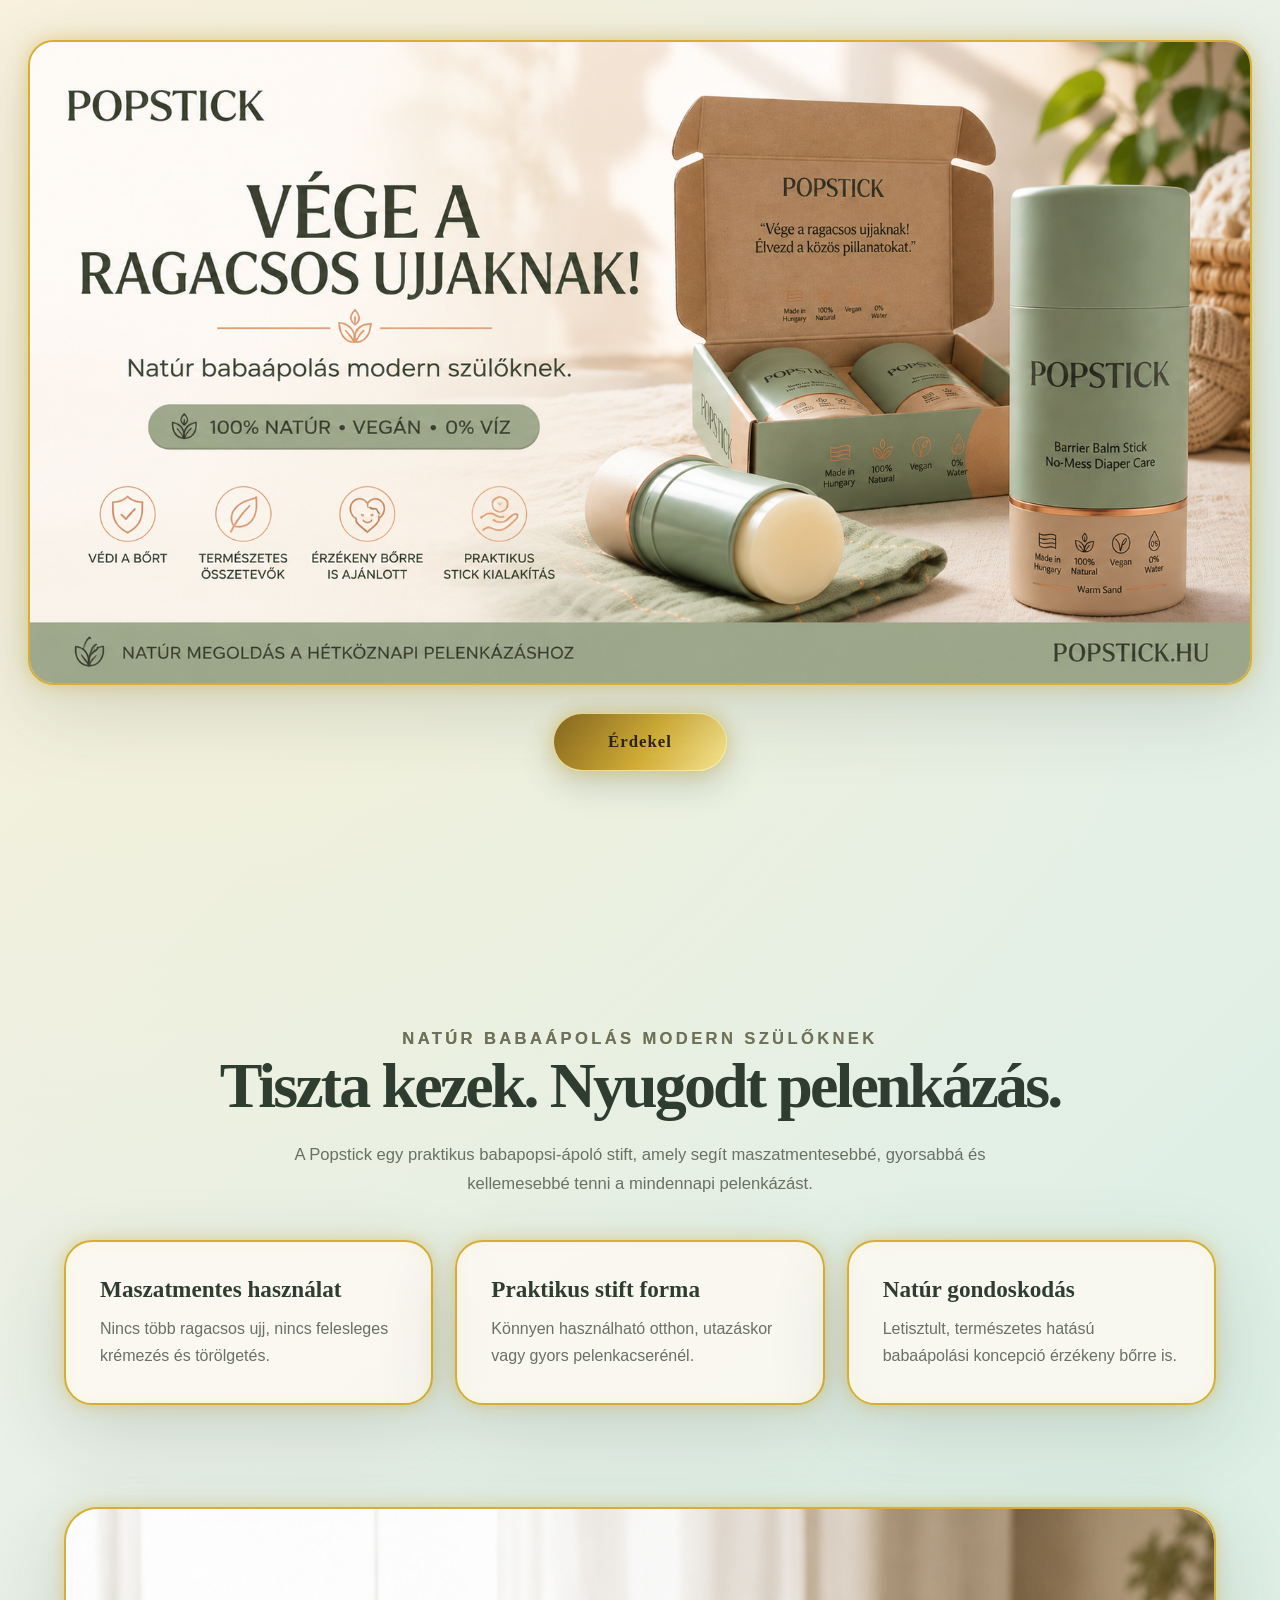
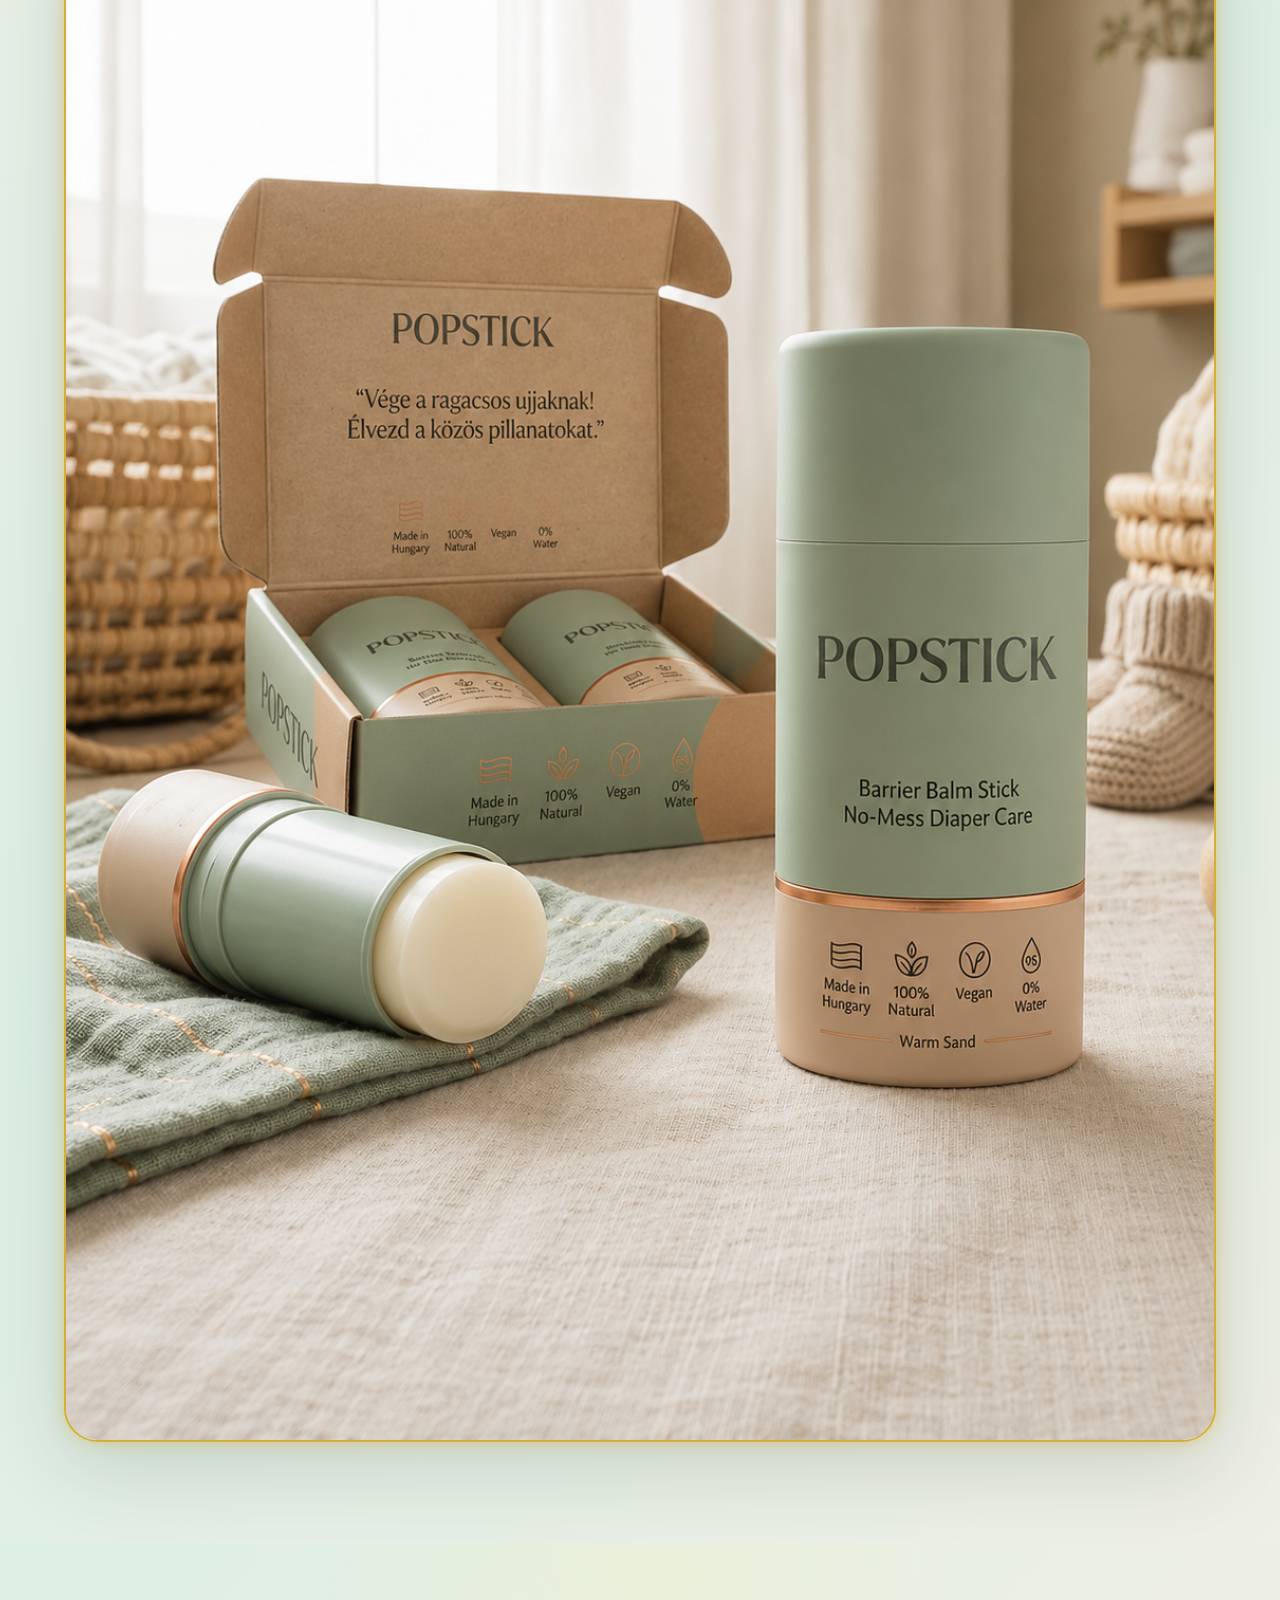
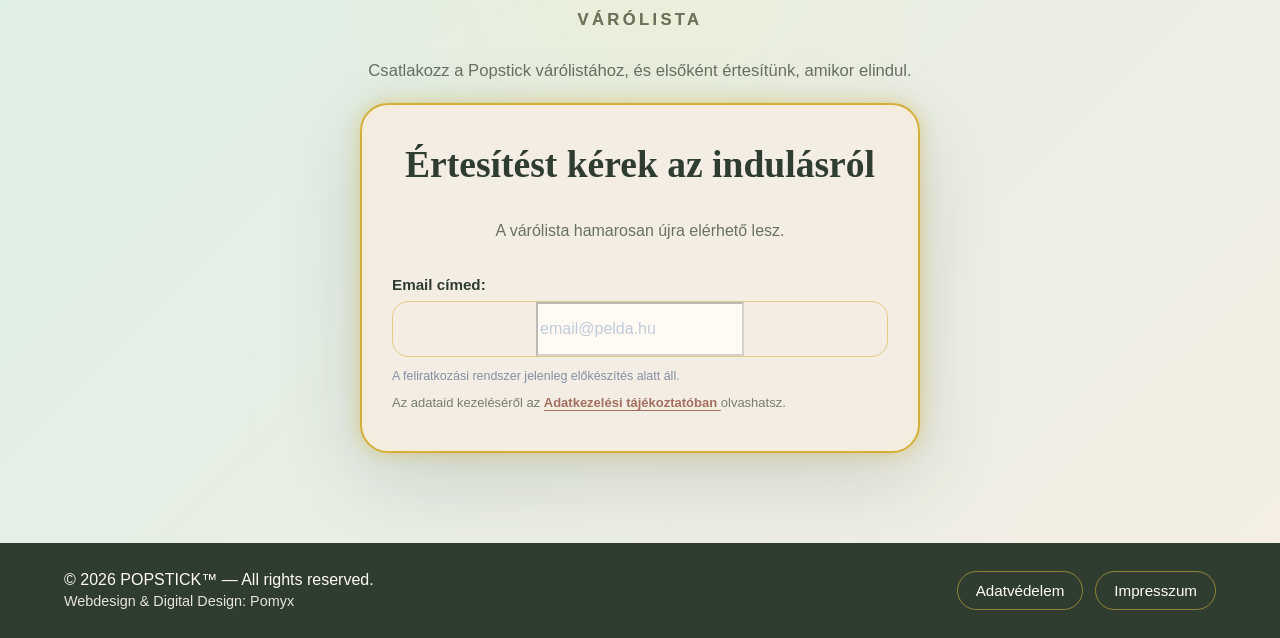
==== commit 5af8c5ae: "Refine POPSTICK branding and copyright footer text" ====
--- a/index.html
+++ b/index.html
@@ -175,7 +175,10 @@
   </main>
 
   <footer class="site-footer">
-    <p>© 2026 Popstick.hu</p>
+    <div class="footer-branding">
+      <p>© 2026 POPSTICK™ — All rights reserved.</p>
+      <p class="footer-credit">Webdesign &amp; Digital Design: Pomyx</p>
+    </div>
 
     <div class="footer-links">
       <a href="adatvedelem.html" class="privacy-button">Adatvédelem</a>
--- a/style.css
+++ b/style.css
@@ -408,6 +408,22 @@
   margin: 0;
 }
 
+.footer-branding {
+  display: flex;
+  flex-direction: column;
+  gap: 4px;
+}
+
+.footer-credit {
+  font-size: 0.9rem;
+  opacity: 0.88;
+}
+
+.legal-footer {
+  margin-top: 40px;
+}
+
+
 .footer-links {
   display: flex;
   align-items: center;
@@ -541,6 +557,7 @@
 /* PRIVACY */
 
 .legal-page {
+  position: relative;
   min-height: 100vh;
   padding: clamp(32px, 6vw, 80px) 18px;
   background:
@@ -609,12 +626,12 @@
   color: var(--gold);
 }
 
-.legal-card a.legal-back-button,
-.legal-card a.legal-back-button:link,
-.legal-card a.legal-back-button:visited,
-.legal-card a.legal-back-button:hover,
-.legal-card a.legal-back-button:active,
-.legal-card a.legal-back-button:focus {
+.legal-page a.legal-back-button,
+.legal-page a.legal-back-button:link,
+.legal-page a.legal-back-button:visited,
+.legal-page a.legal-back-button:hover,
+.legal-page a.legal-back-button:active,
+.legal-page a.legal-back-button:focus {
   display: inline-flex;
   align-items: center;
   justify-content: center;
@@ -628,6 +645,22 @@
   text-decoration: none !important;
   border-bottom: none !important;
 }
+
+
+.legal-top-back {
+  position: absolute;
+  top: clamp(16px, 2.4vw, 28px);
+  right: clamp(14px, 2.4vw, 24px);
+  margin-top: 0 !important;
+}
+
+@media (max-width: 640px) {
+  .legal-top-back {
+    right: 12px;
+    padding: 0 22px !important;
+  }
+}
+
 /* LEGAL PAGES - NO SHINE */
 
 .legal-no-shine .gold-shine,
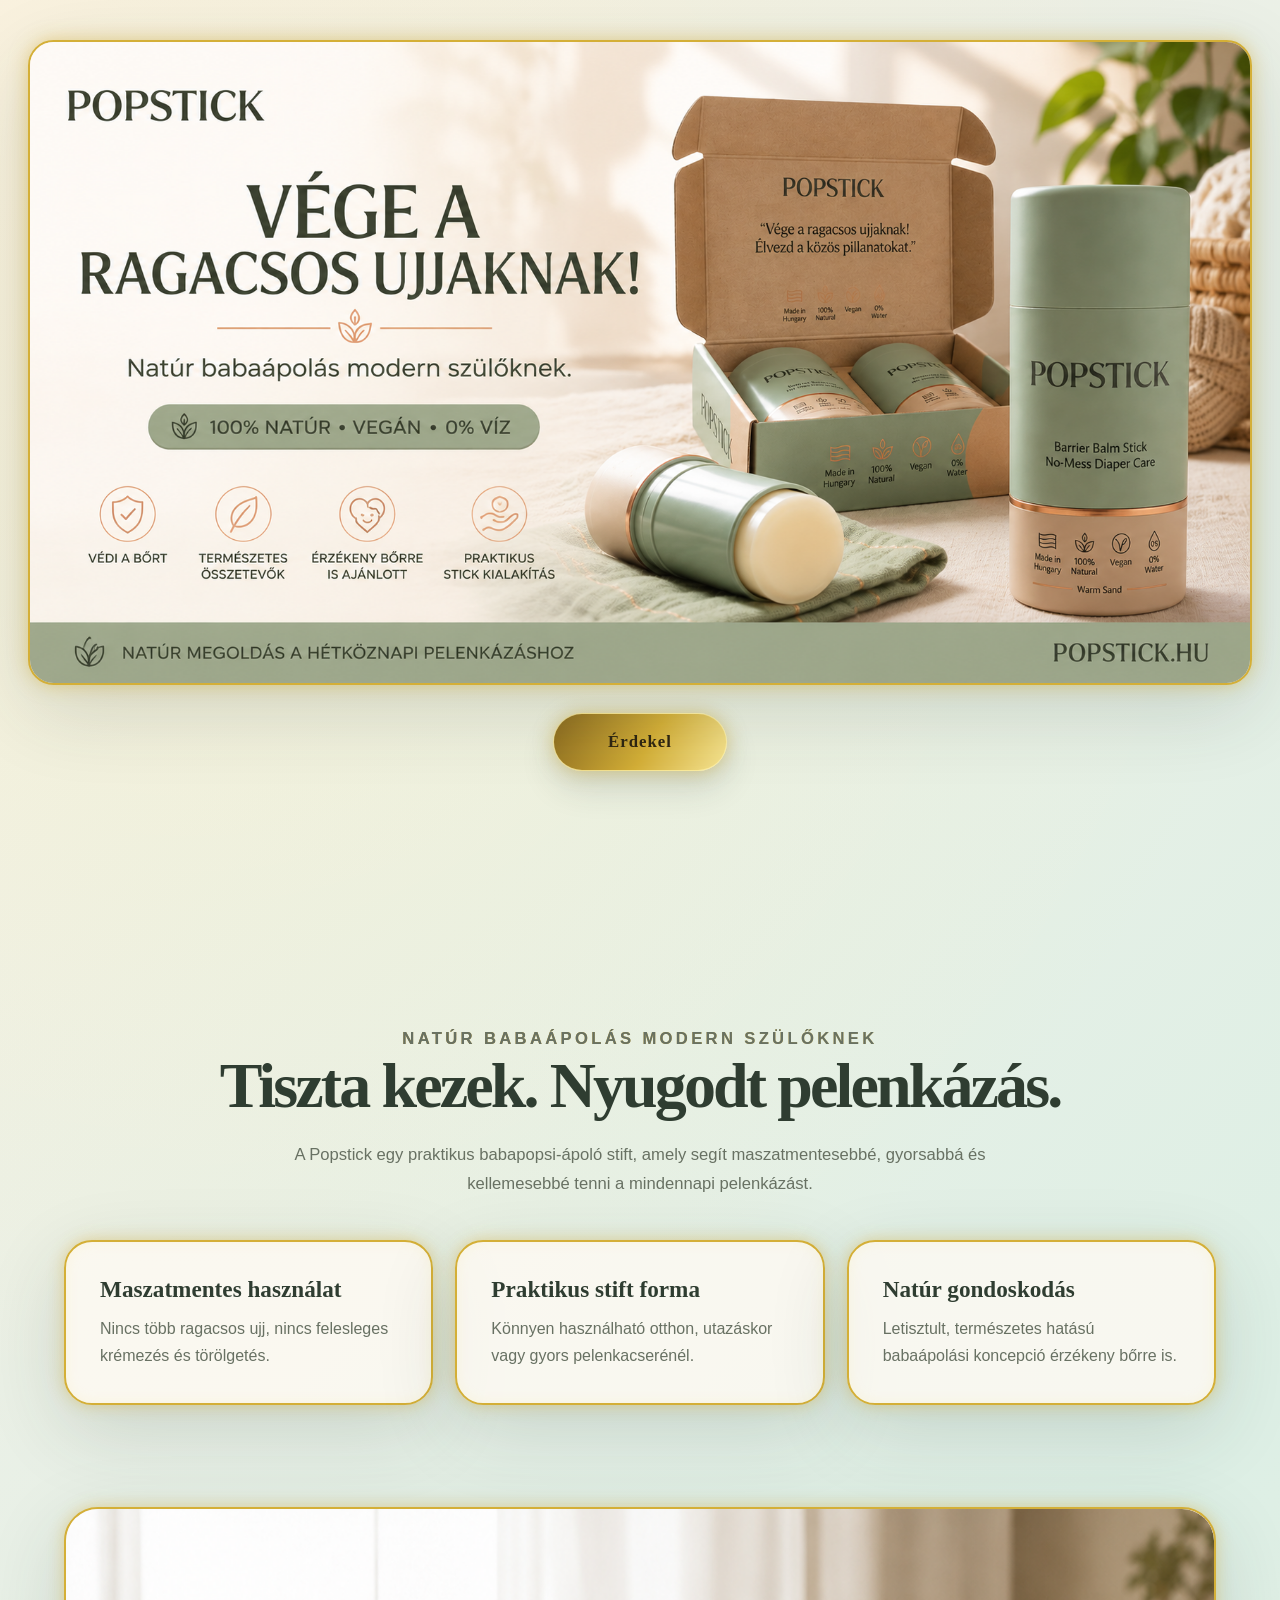
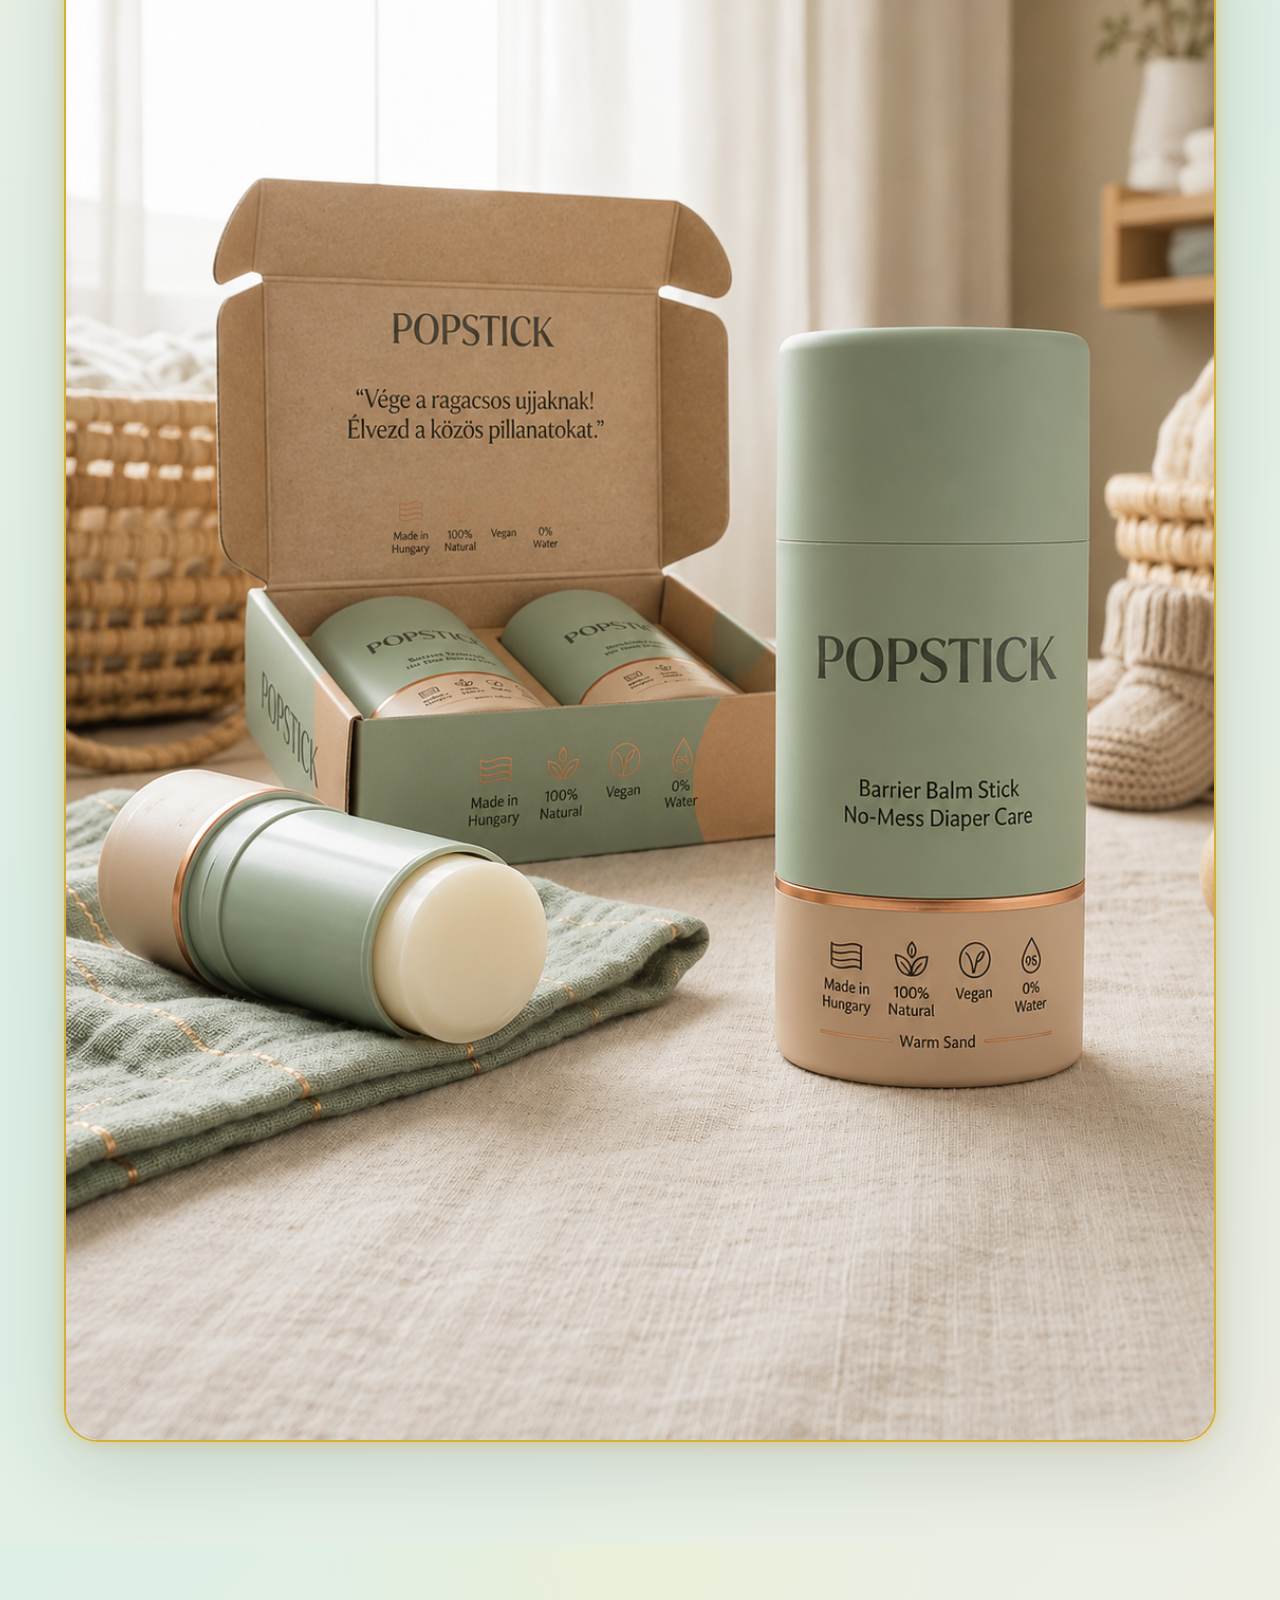
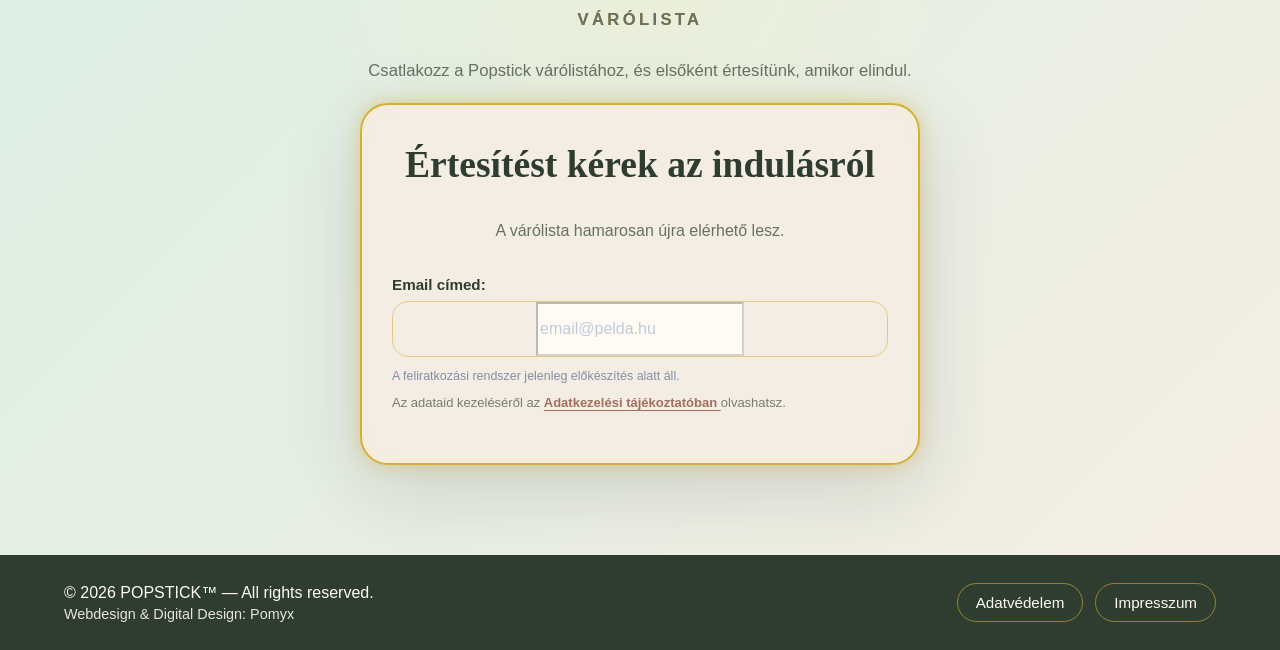
==== commit b841095e: "Update index.html" ====
--- a/index.html
+++ b/index.html
@@ -4,35 +4,65 @@
   <meta charset="UTF-8" />
   <meta name="viewport" content="width=device-width, initial-scale=1.0" />
 
+  <!-- FAVICONS -->
+  <link rel="icon" type="image/png" href="assets/icons/favicon.png" />
+  <link rel="icon" type="image/x-icon" href="assets/icons/favicon.ico" />
+
+  <link
+    rel="icon"
+    type="image/png"
+    sizes="16x16"
+    href="assets/icons/favicon-16x16.png"
+  />
+
+  <link
+    rel="icon"
+    type="image/png"
+    sizes="32x32"
+    href="assets/icons/favicon-32x32.png"
+  />
+
+  <link
+    rel="apple-touch-icon"
+    sizes="180x180"
+    href="assets/icons/apple-touch-icon.png"
+  />
+
+  <link rel="manifest" href="assets/icons/site.webmanifest" />
+
+  <!-- SEO -->
   <title>Popstick | Tiszta kezek. Nyugodt pelenkázás.</title>
-  <meta name="description" content="Popstick babapopsi-ápoló stift: maszatmentes, praktikus és natúr megoldás modern szülőknek." />
-
-  <link rel="stylesheet" href="style.css" />
+
+  <meta
+    name="description"
+    content="Popstick babapopsi-ápoló stift: maszatmentes, praktikus és natúr megoldás modern szülőknek."
+  />
+
+  <link rel="canonical" href="https://popstick.hu/" />
+
+  <!-- OPEN GRAPH -->
+  <meta property="og:type" content="website" />
+  <meta property="og:url" content="https://popstick.hu/" />
+  <meta property="og:title" content="Popstick | Tiszta kezek. Nyugodt pelenkázás." />
+  <meta
+    property="og:description"
+    content="Popstick babapopsi-ápoló stift: maszatmentes, praktikus és natúr megoldás modern szülőknek."
+  />
+  <meta property="og:image" content="https://popstick.hu/assets/images/popstick-og.png" />
+
+  <!-- TWITTER CARD -->
+  <meta name="twitter:card" content="summary_large_image" />
+  <meta name="twitter:title" content="Popstick | Tiszta kezek. Nyugodt pelenkázás." />
+  <meta
+    name="twitter:description"
+    content="Popstick babapopsi-ápoló stift: maszatmentes, praktikus és natúr megoldás modern szülőknek."
+  />
+  <meta name="twitter:image" content="https://popstick.hu/assets/images/popstick-og.png" />
+
+  <!-- STYLES -->
+  <link rel="stylesheet" href="style.css?v=4" />
 
   <style>
-    @font-face {
-      font-display: block;
-      font-family: Roboto;
-      src: url(https://assets.brevo.com/font/Roboto/Latin/normal/normal/7529907e9eaf8ebb5220c5f9850e3811.woff2) format("woff2"),
-           url(https://assets.brevo.com/font/Roboto/Latin/normal/normal/25c678feafdc175a70922a116c9be3e7.woff) format("woff");
-    }
-
-    @font-face {
-      font-display: fallback;
-      font-family: Roboto;
-      font-weight: 600;
-      src: url(https://assets.brevo.com/font/Roboto/Latin/medium/normal/6e9caeeafb1f3491be3e32744bc30440.woff2) format("woff2"),
-           url(https://assets.brevo.com/font/Roboto/Latin/medium/normal/71501f0d8d5aa95960f6475d5487d4c2.woff) format("woff");
-    }
-
-    @font-face {
-      font-display: fallback;
-      font-family: Roboto;
-      font-weight: 700;
-      src: url(https://assets.brevo.com/font/Roboto/Latin/bold/normal/3ef7cf158f310cf752d5ad08cd0e7e60.woff2) format("woff2"),
-           url(https://assets.brevo.com/font/Roboto/Latin/bold/normal/ece3a1d82f18b60bcce0211725c476aa.woff) format("woff");
-    }
-
     #sib-container input::placeholder {
       font-family: Helvetica, sans-serif;
       text-align: left;
@@ -53,8 +83,6 @@
       text-underline-offset: 3px;
     }
   </style>
-
-  <link rel="stylesheet" href="https://sibforms.com/forms/end-form/build/sib-styles.css" />
 </head>
 
 <body>
@@ -116,7 +144,6 @@
         <div id="sib-form-container" class="sib-form-container">
           <div id="sib-container" class="sib-container--large sib-container--vertical popstick-form">
             <div id="sib-form">
-
               <div style="padding: 8px 0;">
                 <div class="sib-form-block form-title">
                   <p>Értesítést kérek az indulásról</p>
@@ -153,7 +180,7 @@
                       </div>
                     </div>
 
-                    <label class="entry__specification form-note">
+                    <p class="entry__specification form-note">
                       A feliratkozási rendszer jelenleg előkészítés alatt áll.
                       <span class="signup-privacy-note">
                         Az adataid kezeléséről az
@@ -162,11 +189,10 @@
                         </a>
                         olvashatsz.
                       </span>
-                    </label>
+                    </p>
                   </div>
                 </div>
               </div>
-
             </div>
           </div>
         </div>
@@ -186,6 +212,6 @@
     </div>
   </footer>
 
-  <script defer src="script.js"></script>
+  <script defer src="script.js?v=4"></script>
 </body>
 </html>
--- a/style.css
+++ b/style.css
@@ -599,7 +599,8 @@
   color: var(--mint-dark);
 }
 
-.legal-card h2:first-child {
+.legal-card h2:first-child,
+.legal-card .legal-card-top + h2 {
   margin-top: 0;
 }
 
@@ -648,16 +649,33 @@
 
 
 .legal-top-back {
-  position: absolute;
-  top: clamp(16px, 2.4vw, 28px);
-  right: clamp(14px, 2.4vw, 24px);
   margin-top: 0 !important;
 }
 
+.legal-card-top {
+  display: flex;
+  justify-content: flex-end;
+  margin: 0 0 28px;
+}
+
+.legal-card-back {
+  margin-top: 0 !important;
+  min-height: 50px !important;
+  padding: 0 28px !important;
+  white-space: nowrap;
+}
+
 @media (max-width: 640px) {
-  .legal-top-back {
-    right: 12px;
-    padding: 0 22px !important;
+  .legal-card-top {
+    justify-content: center;
+    margin-bottom: 26px;
+  }
+
+  .legal-card-back {
+    width: 100%;
+    max-width: 360px;
+    padding: 0 20px !important;
+    text-align: center;
   }
 }
 
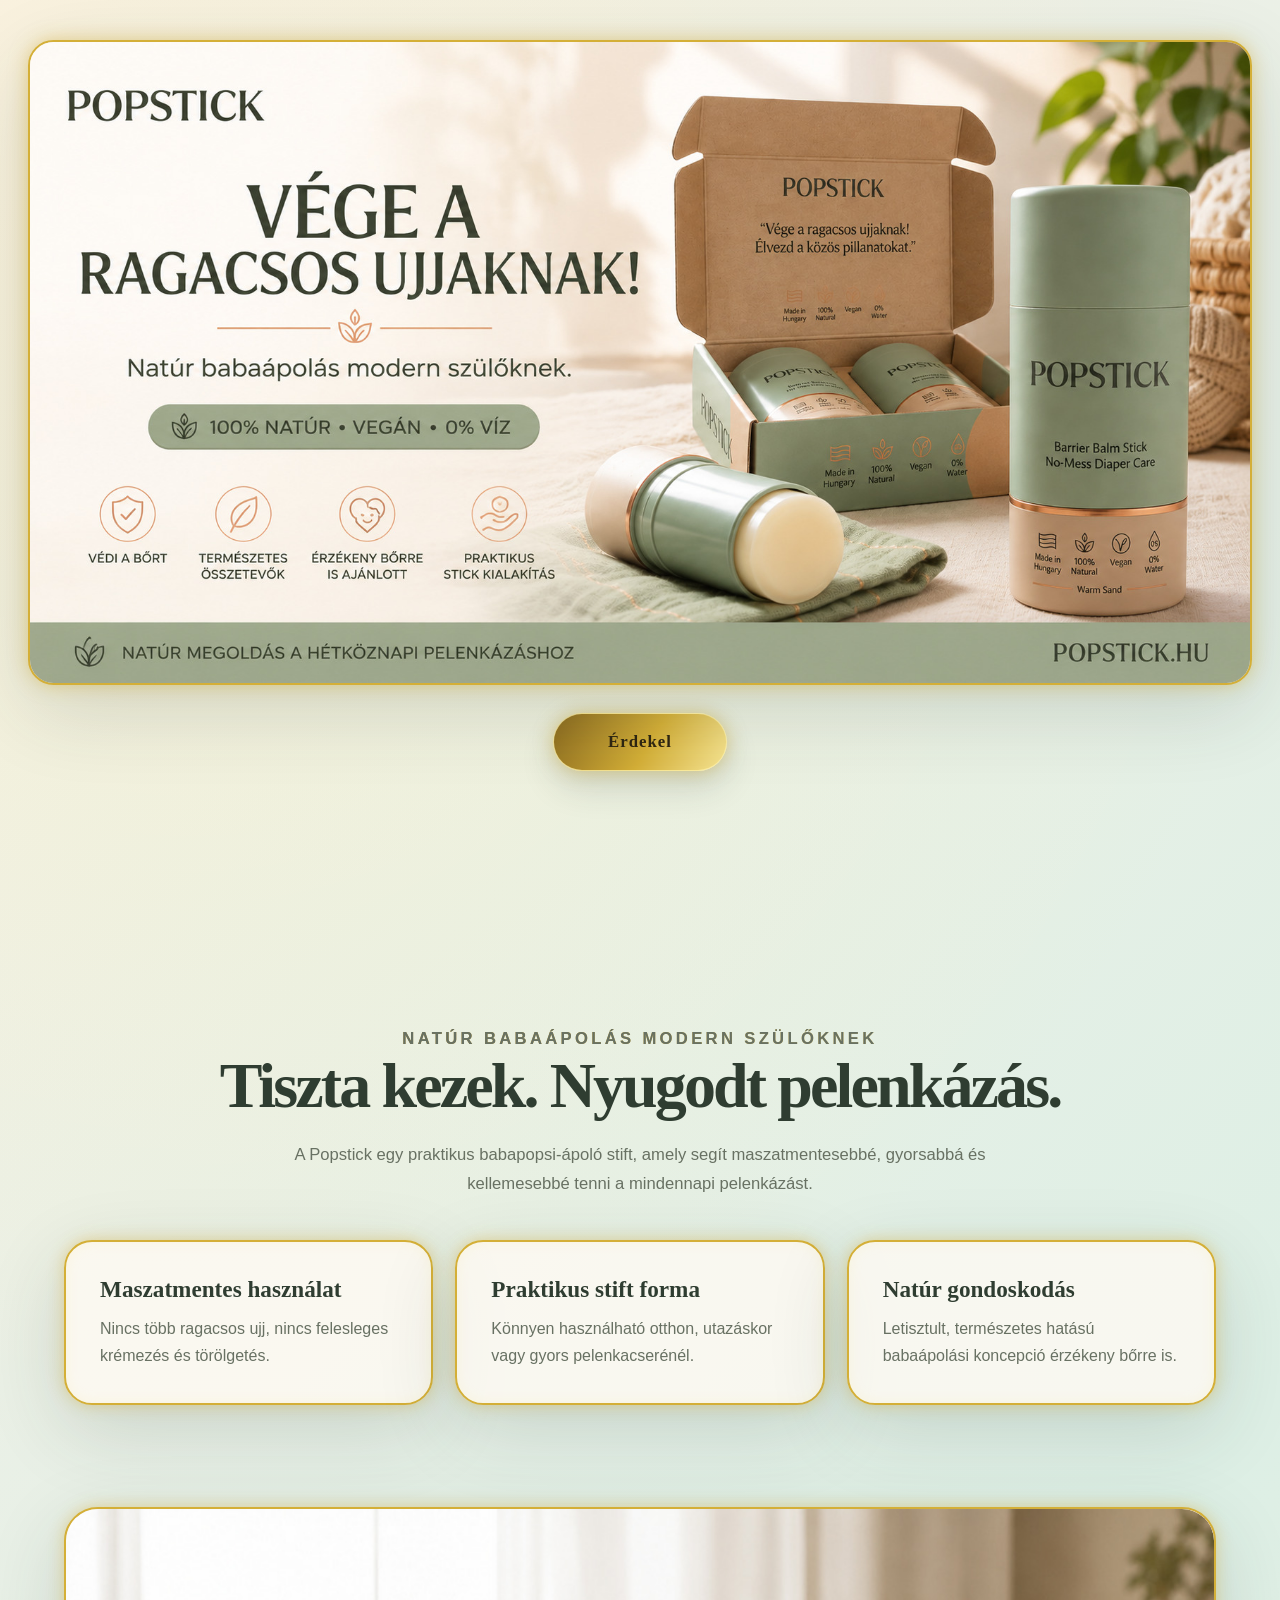
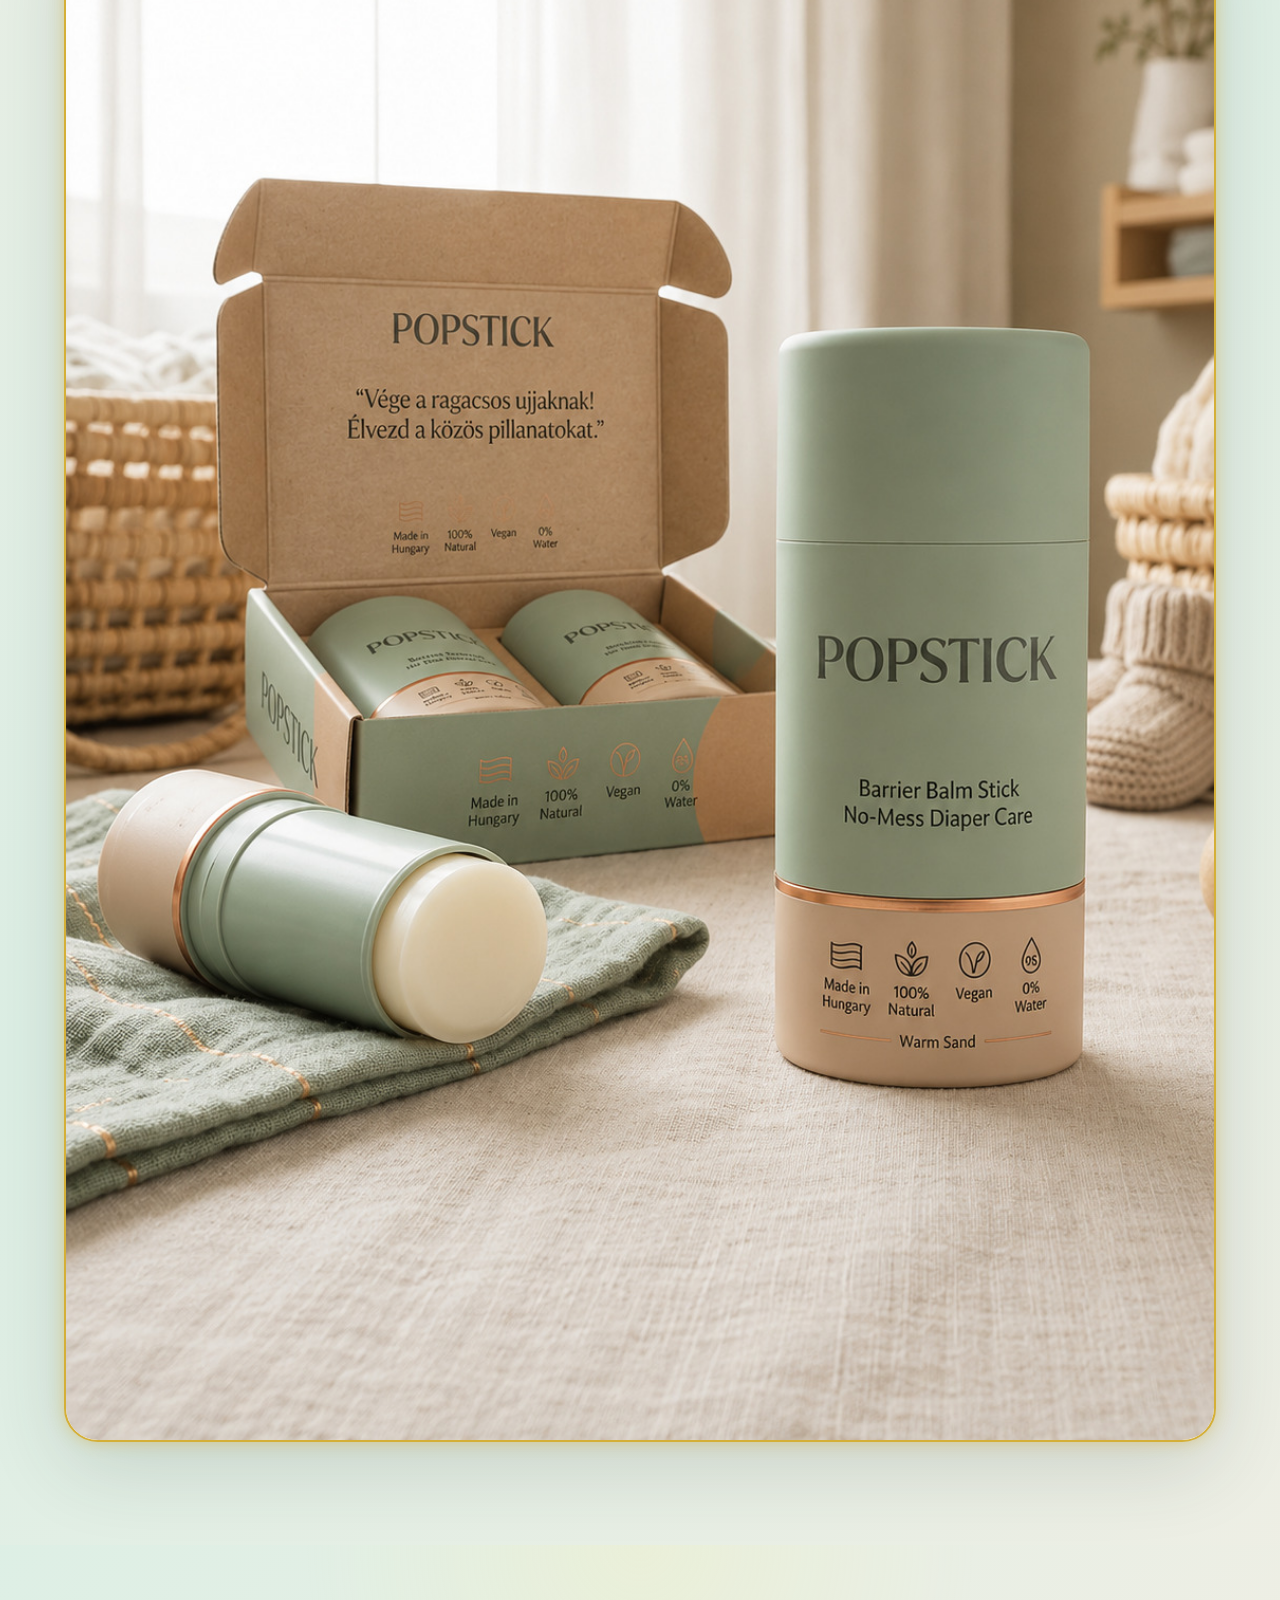
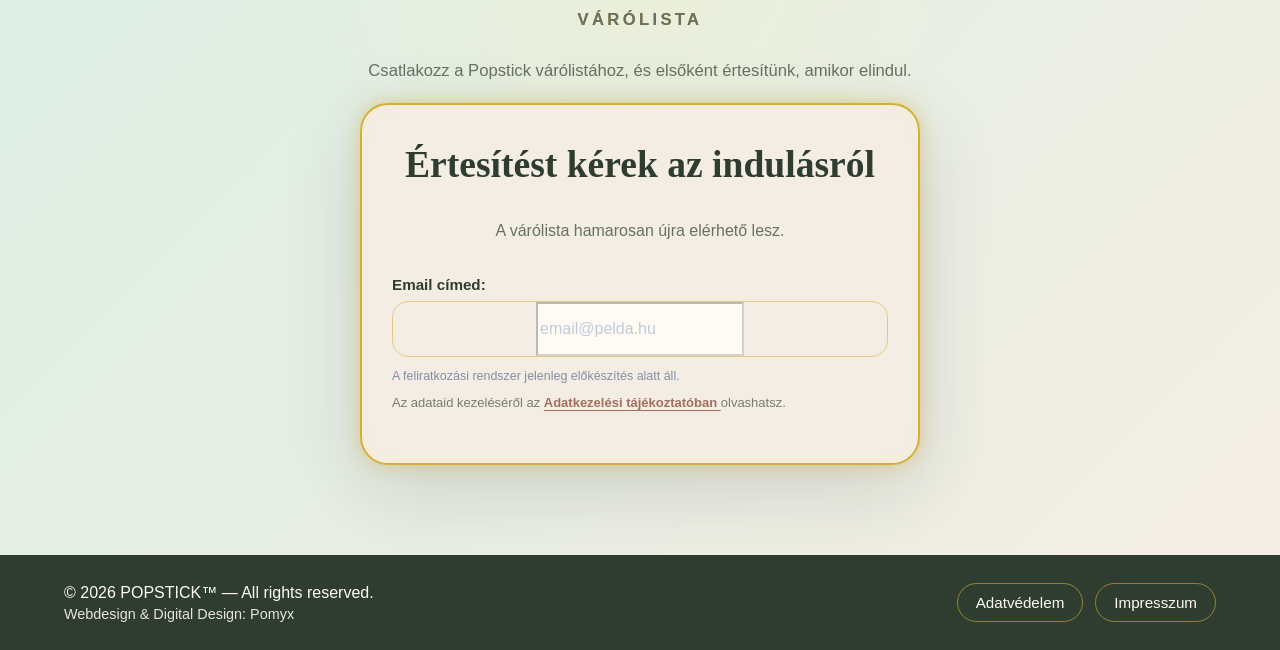
==== commit fd71e49a: "Update index.html" ====
--- a/index.html
+++ b/index.html
@@ -43,21 +43,53 @@
   <!-- OPEN GRAPH -->
   <meta property="og:type" content="website" />
   <meta property="og:url" content="https://popstick.hu/" />
-  <meta property="og:title" content="Popstick | Tiszta kezek. Nyugodt pelenkázás." />
+
+  <meta
+    property="og:title"
+    content="Popstick | Tiszta kezek. Nyugodt pelenkázás."
+  />
+
   <meta
     property="og:description"
     content="Popstick babapopsi-ápoló stift: maszatmentes, praktikus és natúr megoldás modern szülőknek."
   />
-  <meta property="og:image" content="https://popstick.hu/assets/images/popstick-og.png" />
+
+  <meta
+    property="og:image"
+    content="https://popstick.hu/assets/images/popstick-og.jpg"
+  />
+
+  <meta
+    property="og:image:secure_url"
+    content="https://popstick.hu/assets/images/popstick-og.jpg"
+  />
+
+  <meta property="og:image:type" content="image/jpeg" />
+  <meta property="og:image:width" content="1920" />
+  <meta property="og:image:height" content="1080" />
+
+  <meta
+    property="og:image:alt"
+    content="Popstick - Tiszta kezek. Nyugodt pelenkázás."
+  />
 
   <!-- TWITTER CARD -->
   <meta name="twitter:card" content="summary_large_image" />
-  <meta name="twitter:title" content="Popstick | Tiszta kezek. Nyugodt pelenkázás." />
+
+  <meta
+    name="twitter:title"
+    content="Popstick | Tiszta kezek. Nyugodt pelenkázás."
+  />
+
   <meta
     name="twitter:description"
     content="Popstick babapopsi-ápoló stift: maszatmentes, praktikus és natúr megoldás modern szülőknek."
   />
-  <meta name="twitter:image" content="https://popstick.hu/assets/images/popstick-og.png" />
+
+  <meta
+    name="twitter:image"
+    content="https://popstick.hu/assets/images/popstick-og.jpg"
+  />
 
   <!-- STYLES -->
   <link rel="stylesheet" href="style.css?v=4" />
@@ -90,8 +122,15 @@
     <section class="hero">
       <div class="hero-frame">
         <picture>
-          <source media="(max-width: 720px)" srcset="assets/images/popstick-og-mobile.png" />
-          <img src="assets/images/popstick-og.png" alt="Popstick - Tiszta kezek. Nyugodt pelenkázás." />
+          <source
+            media="(max-width: 720px)"
+            srcset="assets/images/popstick-og-mobile.jpg"
+          />
+
+          <img
+            src="assets/images/popstick-og.jpg"
+            alt="Popstick - Tiszta kezek. Nyugodt pelenkázás."
+          />
         </picture>
       </div>
 
@@ -102,47 +141,72 @@
 
     <section class="product-section">
       <div class="section-heading">
-        <p class="eyebrow gold-text">Natúr babaápolás modern szülőknek</p>
+        <p class="eyebrow gold-text">
+          Natúr babaápolás modern szülőknek
+        </p>
+
         <h1>Tiszta kezek. Nyugodt pelenkázás.</h1>
+
         <p>
-          A Popstick egy praktikus babapopsi-ápoló stift, amely segít maszatmentesebbé,
-          gyorsabbá és kellemesebbé tenni a mindennapi pelenkázást.
+          A Popstick egy praktikus babapopsi-ápoló stift, amely segít
+          maszatmentesebbé, gyorsabbá és kellemesebbé tenni a mindennapi
+          pelenkázást.
         </p>
       </div>
 
       <div class="feature-grid">
         <article class="feature-card gold-border">
           <h2>Maszatmentes használat</h2>
-          <p>Nincs több ragacsos ujj, nincs felesleges krémezés és törölgetés.</p>
+
+          <p>
+            Nincs több ragacsos ujj, nincs felesleges krémezés és törölgetés.
+          </p>
         </article>
 
         <article class="feature-card gold-border">
           <h2>Praktikus stift forma</h2>
-          <p>Könnyen használható otthon, utazáskor vagy gyors pelenkacserénél.</p>
+
+          <p>
+            Könnyen használható otthon, utazáskor vagy gyors pelenkacserénél.
+          </p>
         </article>
 
         <article class="feature-card gold-border">
           <h2>Natúr gondoskodás</h2>
-          <p>Letisztult, természetes hatású babaápolási koncepció érzékeny bőrre is.</p>
+
+          <p>
+            Letisztult, természetes hatású babaápolási koncepció érzékeny
+            bőrre is.
+          </p>
         </article>
       </div>
     </section>
 
     <section class="secondary-visual">
       <div class="secondary-frame gold-border">
-        <img src="assets/images/popstick-hero.png" alt="Popstick termékcsalád" />
+        <img
+          src="assets/images/popstick-hero.jpg"
+          alt="Popstick termékcsalád"
+        />
       </div>
     </section>
 
     <section id="signup" class="signup-section">
       <div class="signup-intro">
         <p class="eyebrow gold-text">Várólista</p>
-        <p>Csatlakozz a Popstick várólistához, és elsőként értesítünk, amikor elindul.</p>
+
+        <p>
+          Csatlakozz a Popstick várólistához, és elsőként értesítünk,
+          amikor elindul.
+        </p>
       </div>
 
       <div class="sib-form">
         <div id="sib-form-container" class="sib-form-container">
-          <div id="sib-container" class="sib-container--large sib-container--vertical popstick-form">
+          <div
+            id="sib-container"
+            class="sib-container--large sib-container--vertical popstick-form"
+          >
             <div id="sib-form">
               <div style="padding: 8px 0;">
                 <div class="sib-form-block form-title">
@@ -153,7 +217,9 @@
               <div style="padding: 8px 0;">
                 <div class="sib-form-block form-text">
                   <div class="sib-text-form-block">
-                    <p>A várólista hamarosan újra elérhető lesz.</p>
+                    <p>
+                      A várólista hamarosan újra elérhető lesz.
+                    </p>
                   </div>
                 </div>
               </div>
@@ -162,7 +228,10 @@
                 <div class="sib-input sib-form-block">
                   <div class="form__entry entry_block">
                     <div class="form__label-row">
-                      <label class="entry__label form-label" for="EMAIL">
+                      <label
+                        class="entry__label form-label"
+                        for="EMAIL"
+                      >
                         Email címed:
                       </label>
 
@@ -182,9 +251,14 @@
 
                     <p class="entry__specification form-note">
                       A feliratkozási rendszer jelenleg előkészítés alatt áll.
+
                       <span class="signup-privacy-note">
                         Az adataid kezeléséről az
-                        <a href="adatvedelem.html" target="_blank" rel="noopener noreferrer">
+                        <a
+                          href="adatvedelem.html"
+                          target="_blank"
+                          rel="noopener noreferrer"
+                        >
                           Adatkezelési tájékoztatóban
                         </a>
                         olvashatsz.
@@ -203,12 +277,20 @@
   <footer class="site-footer">
     <div class="footer-branding">
       <p>© 2026 POPSTICK™ — All rights reserved.</p>
-      <p class="footer-credit">Webdesign &amp; Digital Design: Pomyx</p>
+
+      <p class="footer-credit">
+        Webdesign &amp; Digital Design: Pomyx
+      </p>
     </div>
 
     <div class="footer-links">
-      <a href="adatvedelem.html" class="privacy-button">Adatvédelem</a>
-      <a href="impresszum.html" class="privacy-button">Impresszum</a>
+      <a href="adatvedelem.html" class="privacy-button">
+        Adatvédelem
+      </a>
+
+      <a href="impresszum.html" class="privacy-button">
+        Impresszum
+      </a>
     </div>
   </footer>
 
